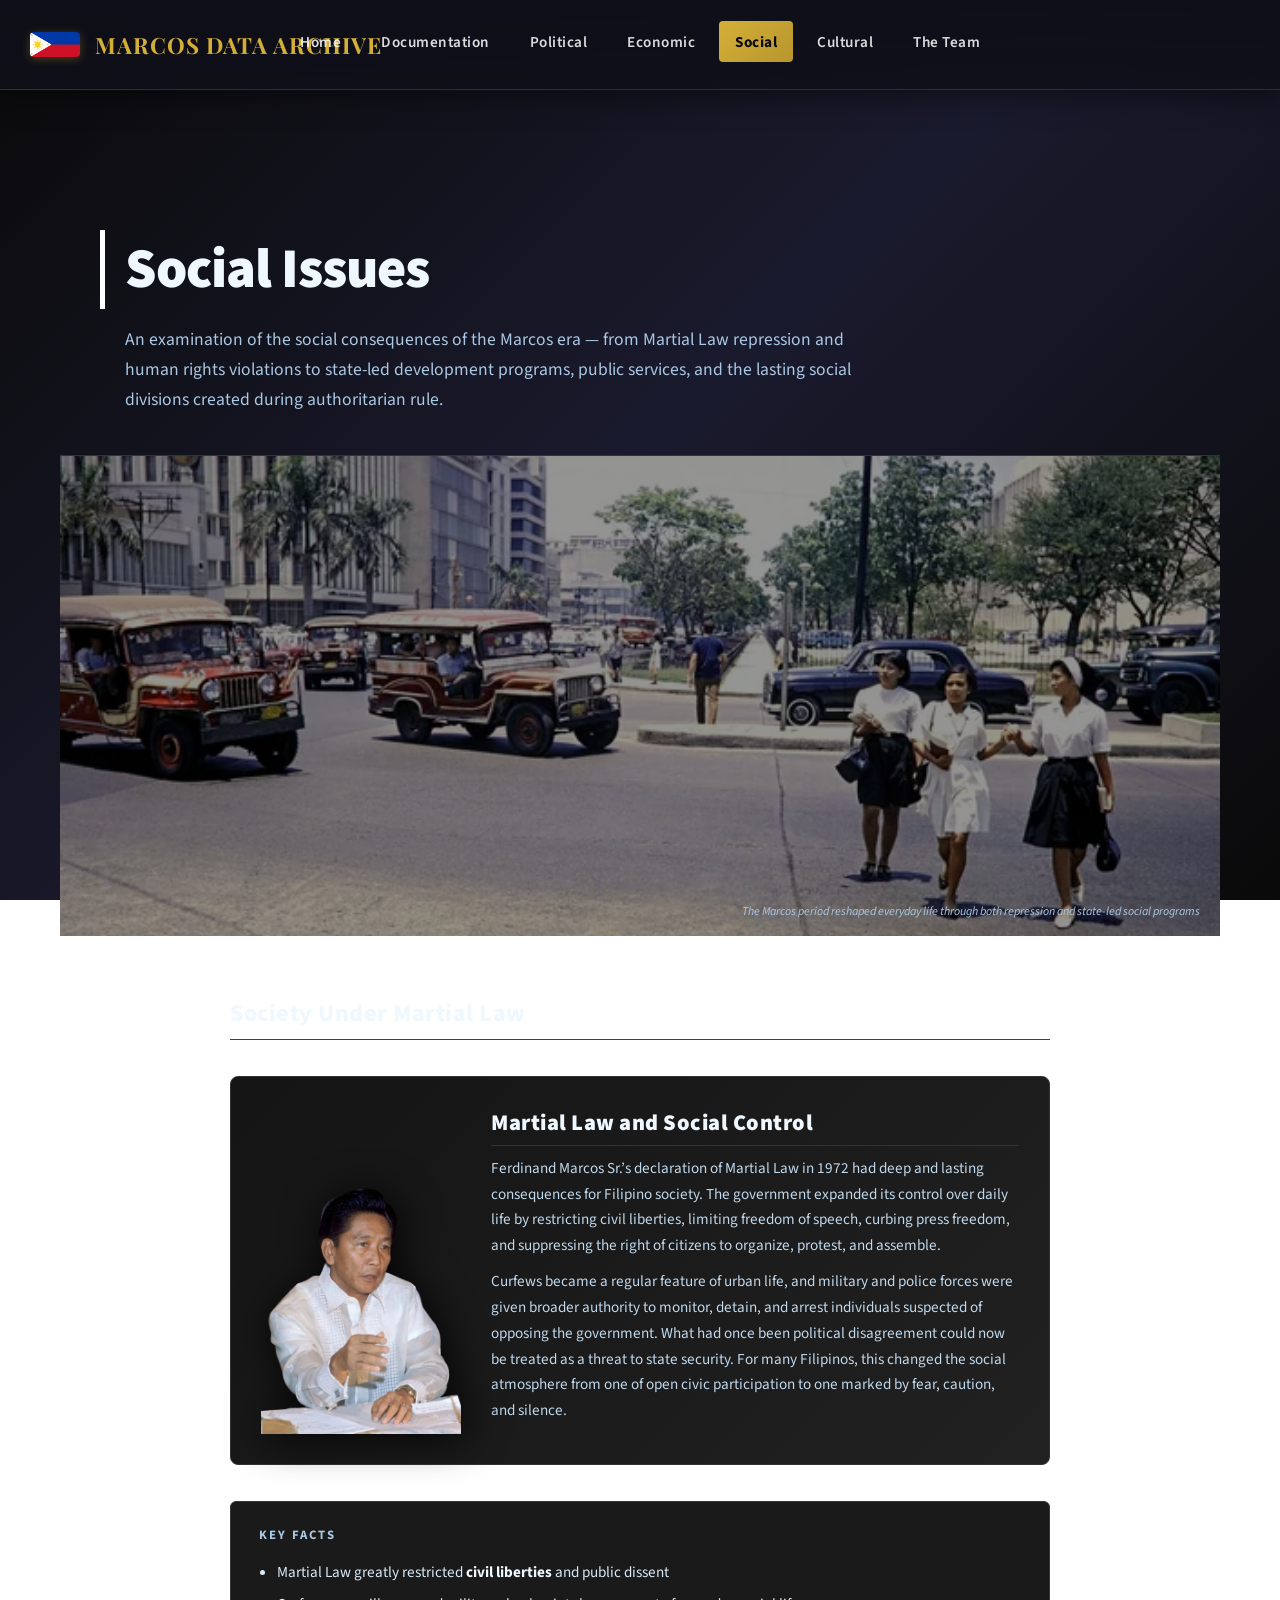
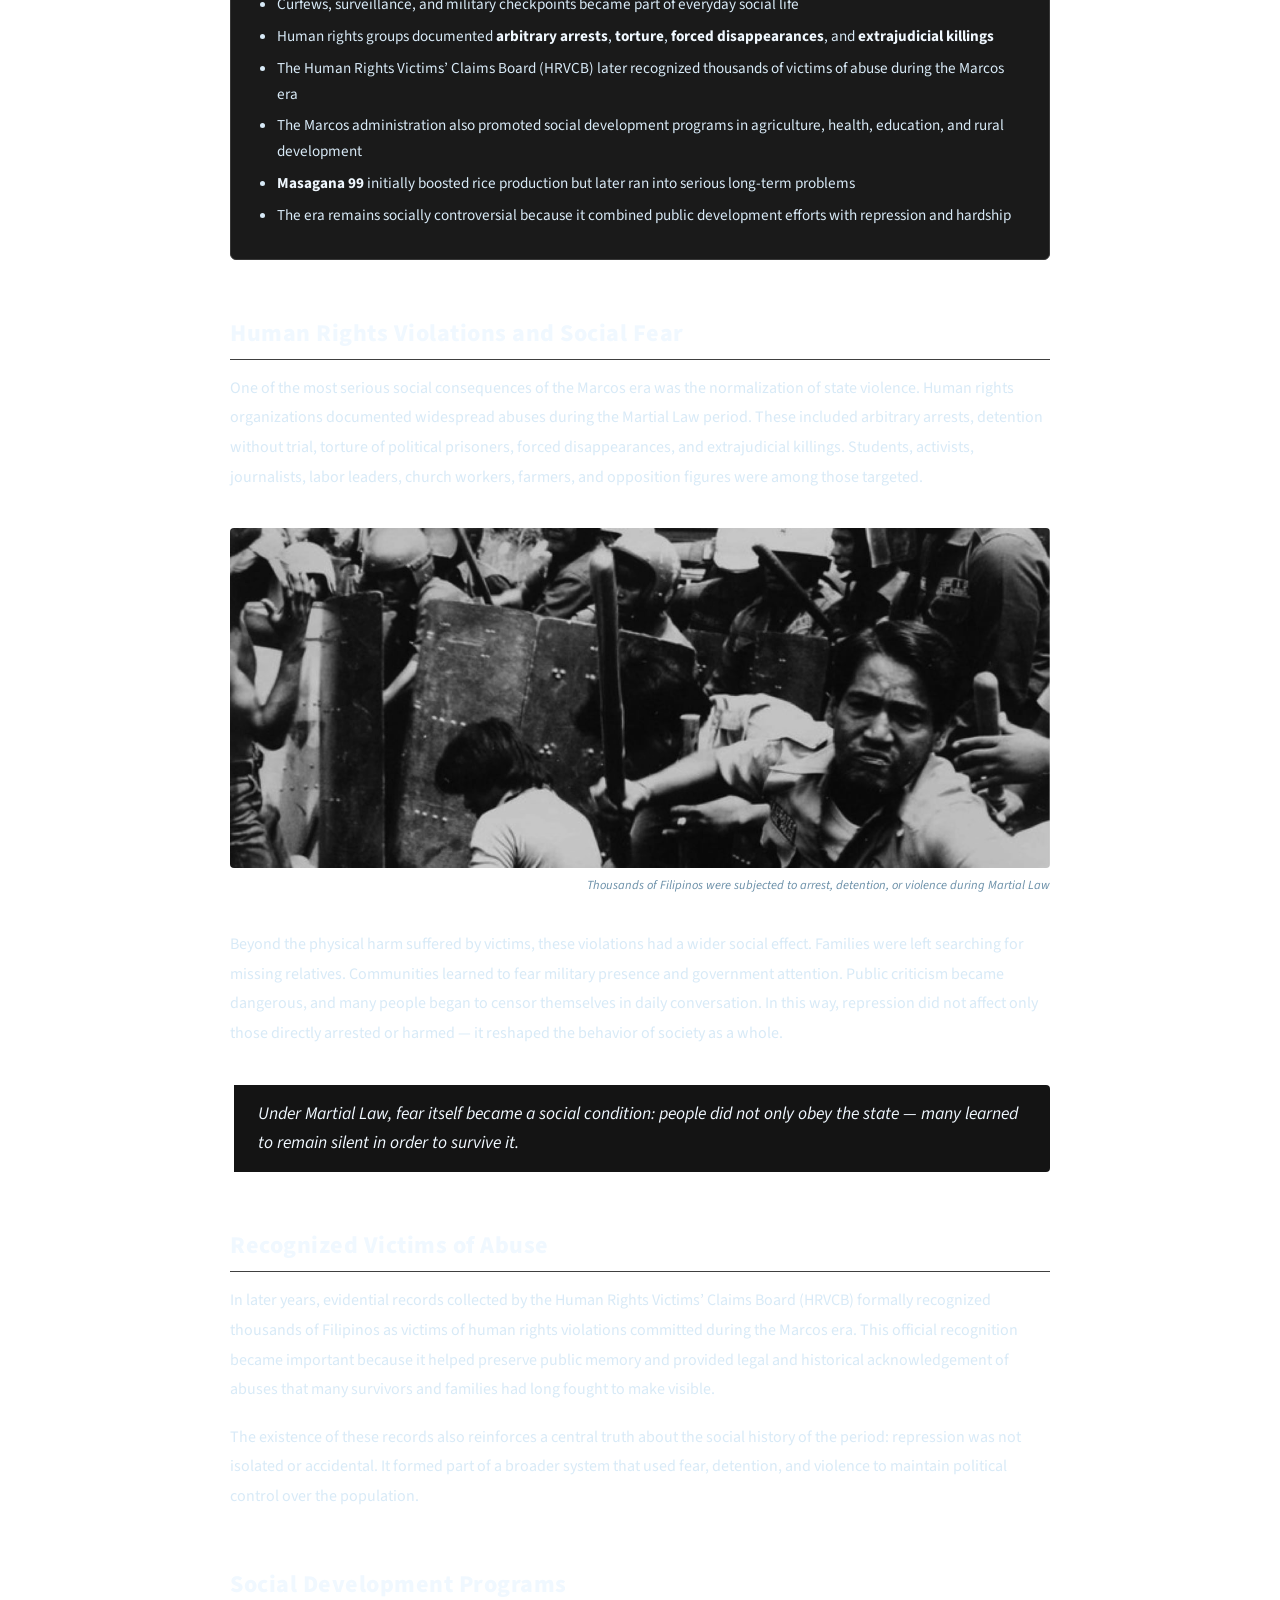
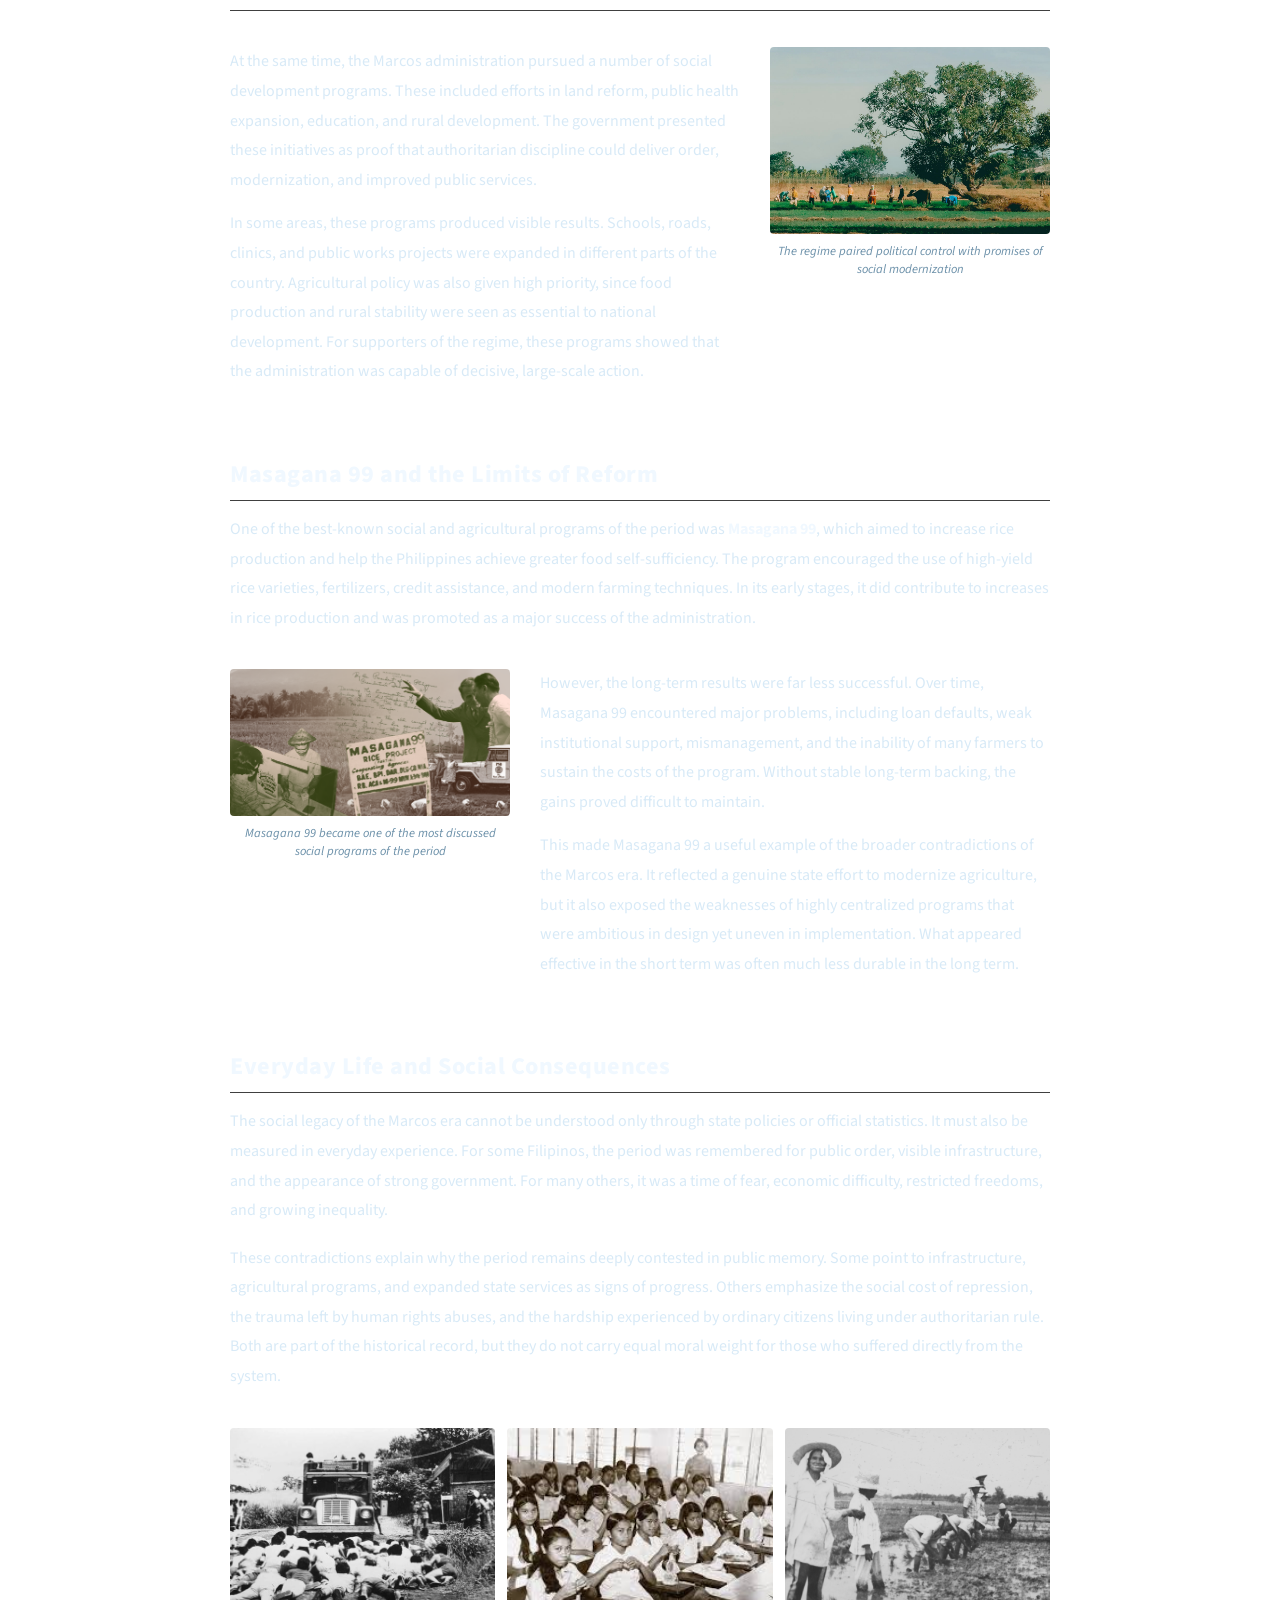
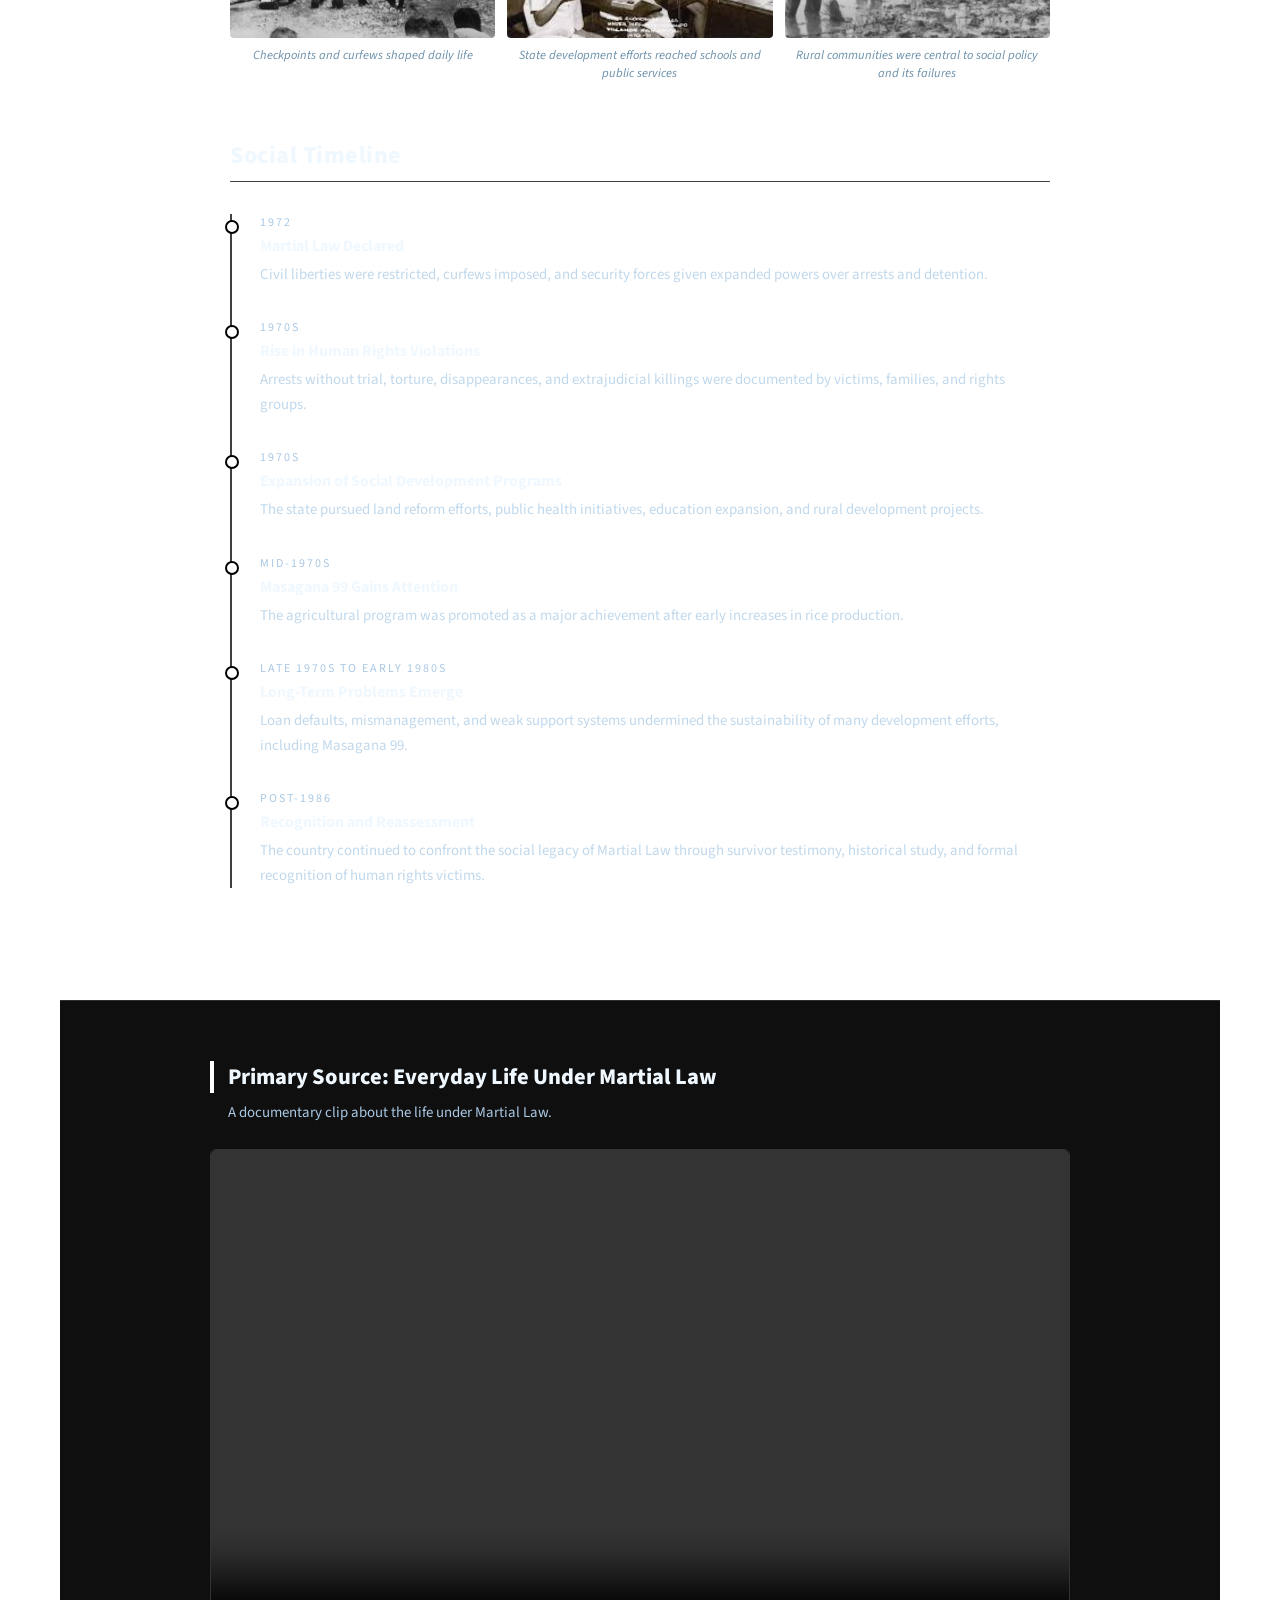
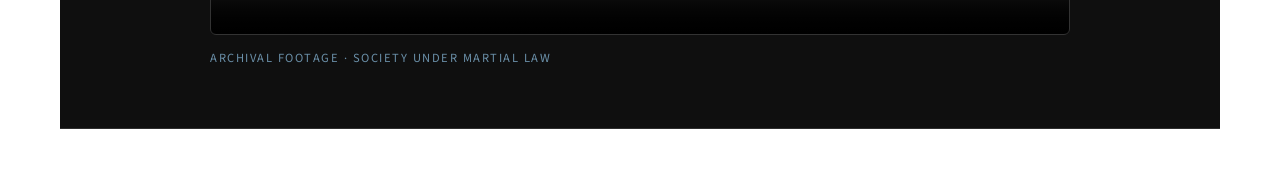
==== Social.html @ ebac62fa "Uploaded the entire website" ====
<!DOCTYPE html>
<html lang="en">
<head>
    <meta charset="UTF-8">
    <meta name="viewport" content="width=device-width, initial-scale=1.0">
    <title>Social - Marcos Data Archive</title>
    <link rel="stylesheet" href="design.css">
</head>
<body>
    <div class="main">
        <nav>
            <div class="logo">
                <img src="Images/philippines_flag.jpg" alt="Logo">
                <h1 class="title">Marcos Data Archive</h1>
            </div>
            <div class="center">
                <div class="menu">
                    <ul>
                        <li><a href="index.html">Home</a></li>
                        <li><a href="Documentation.html">Documentation</a></li>
                        <li><a href="Political.html">Political</a></li>
                        <li><a href="Economic.html">Economic</a></li>
                        <li class="active"><a href="Social.html">Social</a></li>
                        <li><a href="Cultural.html">Cultural</a></li>
                        <li><a href="Team.html">The Team</a></li>
                    </ul>
                </div>
            </div>
        </nav>

        <div class="main-body">

            <div class="page-hero">
                <h1>Social Issues</h1>
                <p class="lead">
                    An examination of the social consequences of the Marcos era — from Martial Law repression and
                    human rights violations to state-led development programs, public services, and the lasting
                    social divisions created during authoritarian rule.
                </p>
            </div>

            <div class="hero-image-wrap">
                <img src="Images/philippines1970.jpg" alt="Social conditions during the Marcos era">
                <span class="hero-image-caption">The Marcos period reshaped everyday life through both repression and state-led social programs</span>
            </div>

            <div class="article-container">

                <h2>Society Under Martial Law</h2>

                <div class="cutout-block">
                    <div class="cutout-img">
                        <img src="Images/marcoscutout2.png" alt="Ferdinand Marcos Sr.">
                    </div>
                    <div class="cutout-text">
                        <h3>Martial Law and Social Control</h3>
                        <p>
                            Ferdinand Marcos Sr.’s declaration of Martial Law in 1972 had deep and lasting consequences for
                            Filipino society. The government expanded its control over daily life by restricting civil liberties,
                            limiting freedom of speech, curbing press freedom, and suppressing the right of citizens to organize,
                            protest, and assemble.
                        </p>
                        <p>
                            Curfews became a regular feature of urban life, and military and police forces were given broader
                            authority to monitor, detain, and arrest individuals suspected of opposing the government. What had
                            once been political disagreement could now be treated as a threat to state security. For many
                            Filipinos, this changed the social atmosphere from one of open civic participation to one marked by
                            fear, caution, and silence.
                        </p>
                    </div>
                </div>

                <div class="key-facts">
                    <h3>Key Facts</h3>
                    <ul>
                        <li>Martial Law greatly restricted <strong>civil liberties</strong> and public dissent</li>
                        <li>Curfews, surveillance, and military checkpoints became part of everyday social life</li>
                        <li>Human rights groups documented <strong>arbitrary arrests</strong>, <strong>torture</strong>, <strong>forced disappearances</strong>, and <strong>extrajudicial killings</strong></li>
                        <li>The Human Rights Victims’ Claims Board (HRVCB) later recognized thousands of victims of abuse during the Marcos era</li>
                        <li>The Marcos administration also promoted social development programs in agriculture, health, education, and rural development</li>
                        <li><strong>Masagana 99</strong> initially boosted rice production but later ran into serious long-term problems</li>
                        <li>The era remains socially controversial because it combined public development efforts with repression and hardship</li>
                    </ul>
                </div>

                <h2>Human Rights Violations and Social Fear</h2>
                <p>
                    One of the most serious social consequences of the Marcos era was the normalization of state violence.
                    Human rights organizations documented widespread abuses during the Martial Law period. These included
                    arbitrary arrests, detention without trial, torture of political prisoners, forced disappearances, and
                    extrajudicial killings. Students, activists, journalists, labor leaders, church workers, farmers, and
                    opposition figures were among those targeted.
                </p>

                <div class="photo-strip">
                    <img src="Images/humanrightsvictims.jpg" alt="Protest during Martial Law Philippines">
                    <div class="photo-caption">Thousands of Filipinos were subjected to arrest, detention, or violence during Martial Law</div>
                </div>

                <p>
                    Beyond the physical harm suffered by victims, these violations had a wider social effect. Families were left
                    searching for missing relatives. Communities learned to fear military presence and government attention.
                    Public criticism became dangerous, and many people began to censor themselves in daily conversation. In this
                    way, repression did not affect only those directly arrested or harmed — it reshaped the behavior of society
                    as a whole.
                </p>

                <div class="pull-quote">
                    <p>
                        Under Martial Law, fear itself became a social condition: people did not only obey the state — many
                        learned to remain silent in order to survive it.
                    </p>
                </div>

                <h2>Recognized Victims of Abuse</h2>
                <p>
                    In later years, evidential records collected by the Human Rights Victims’ Claims Board (HRVCB) formally
                    recognized thousands of Filipinos as victims of human rights violations committed during the Marcos era.
                    This official recognition became important because it helped preserve public memory and provided legal and
                    historical acknowledgement of abuses that many survivors and families had long fought to make visible.
                </p>
                <p>
                    The existence of these records also reinforces a central truth about the social history of the period:
                    repression was not isolated or accidental. It formed part of a broader system that used fear, detention,
                    and violence to maintain political control over the population.
                </p>

                <h2>Social Development Programs</h2>

                <div class="article-photo-row">
                    <div class="row-text">
                        <p>
                            At the same time, the Marcos administration pursued a number of social development programs. These
                            included efforts in land reform, public health expansion, education, and rural development. The
                            government presented these initiatives as proof that authoritarian discipline could deliver order,
                            modernization, and improved public services.
                        </p>
                        <p>
                            In some areas, these programs produced visible results. Schools, roads, clinics, and public works
                            projects were expanded in different parts of the country. Agricultural policy was also given high
                            priority, since food production and rural stability were seen as essential to national development.
                            For supporters of the regime, these programs showed that the administration was capable of decisive,
                            large-scale action.
                        </p>
                    </div>
                    <div class="row-photo">
                        <img src="Images/farmers.jpg" alt="Filipino farmers during the Marcos era">
                        <div class="photo-caption">The regime paired political control with promises of social modernization</div>
                    </div>
                </div>

                <h2>Masagana 99 and the Limits of Reform</h2>
                <p>
                    One of the best-known social and agricultural programs of the period was <strong>Masagana 99</strong>,
                    which aimed to increase rice production and help the Philippines achieve greater food self-sufficiency.
                    The program encouraged the use of high-yield rice varieties, fertilizers, credit assistance, and modern
                    farming techniques. In its early stages, it did contribute to increases in rice production and was promoted
                    as a major success of the administration.
                </p>

                <div class="article-photo-row reverse">
                    <div class="row-text">
                        <p>
                            However, the long-term results were far less successful. Over time, Masagana 99 encountered major
                            problems, including loan defaults, weak institutional support, mismanagement, and the inability of
                            many farmers to sustain the costs of the program. Without stable long-term backing, the gains proved
                            difficult to maintain.
                        </p>
                        <p>
                            This made Masagana 99 a useful example of the broader contradictions of the Marcos era. It reflected
                            a genuine state effort to modernize agriculture, but it also exposed the weaknesses of highly
                            centralized programs that were ambitious in design yet uneven in implementation. What appeared
                            effective in the short term was often much less durable in the long term.
                        </p>
                    </div>
                    <div class="row-photo">
                        <img src="Images/masagana99.png" alt="Masagana 99 agricultural program Philippines">
                        <div class="photo-caption">Masagana 99 became one of the most discussed social programs of the period</div>
                    </div>
                </div>

                <h2>Everyday Life and Social Consequences</h2>
                <p>
                    The social legacy of the Marcos era cannot be understood only through state policies or official statistics.
                    It must also be measured in everyday experience. For some Filipinos, the period was remembered for public
                    order, visible infrastructure, and the appearance of strong government. For many others, it was a time of
                    fear, economic difficulty, restricted freedoms, and growing inequality.
                </p>
                <p>
                    These contradictions explain why the period remains deeply contested in public memory. Some point to
                    infrastructure, agricultural programs, and expanded state services as signs of progress. Others emphasize
                    the social cost of repression, the trauma left by human rights abuses, and the hardship experienced by
                    ordinary citizens living under authoritarian rule. Both are part of the historical record, but they do not
                    carry equal moral weight for those who suffered directly from the system.
                </p>

                <div class="photo-grid">
                    <div class="grid-item">
                        <img src="Images/checkpoint.jpg" alt="Martial Law checkpoint Philippines">
                        <div class="photo-caption">Checkpoints and curfews shaped daily life</div>
                    </div>
                    <div class="grid-item">
                        <img src="Images/school.jpg" alt="School during the Marcos era Philippines">
                        <div class="photo-caption">State development efforts reached schools and public services</div>
                    </div>
                    <div class="grid-item">
                        <img src="Images/farmers2.png" alt="Filipino farmers during the Marcos era">
                        <div class="photo-caption">Rural communities were central to social policy and its failures</div>
                    </div>
                </div>

                <h2>Social Timeline</h2>
                <div class="timeline">
                    <div class="timeline-item">
                        <div class="year">1972</div>
                        <h4>Martial Law Declared</h4>
                        <p>
                            Civil liberties were restricted, curfews imposed, and security forces given expanded powers over
                            arrests and detention.
                        </p>
                    </div>

                    <div class="timeline-item">
                        <div class="year">1970s</div>
                        <h4>Rise in Human Rights Violations</h4>
                        <p>
                            Arrests without trial, torture, disappearances, and extrajudicial killings were documented by
                            victims, families, and rights groups.
                        </p>
                    </div>

                    <div class="timeline-item">
                        <div class="year">1970s</div>
                        <h4>Expansion of Social Development Programs</h4>
                        <p>
                            The state pursued land reform efforts, public health initiatives, education expansion, and rural
                            development projects.
                        </p>
                    </div>

                    <div class="timeline-item">
                        <div class="year">Mid-1970s</div>
                        <h4>Masagana 99 Gains Attention</h4>
                        <p>
                            The agricultural program was promoted as a major achievement after early increases in rice
                            production.
                        </p>
                    </div>

                    <div class="timeline-item">
                        <div class="year">Late 1970s to Early 1980s</div>
                        <h4>Long-Term Problems Emerge</h4>
                        <p>
                            Loan defaults, mismanagement, and weak support systems undermined the sustainability of many
                            development efforts, including Masagana 99.
                        </p>
                    </div>

                    <div class="timeline-item">
                        <div class="year">Post-1986</div>
                        <h4>Recognition and Reassessment</h4>
                        <p>
                            The country continued to confront the social legacy of Martial Law through survivor testimony,
                            historical study, and formal recognition of human rights victims.
                        </p>
                    </div>
                </div>

            </div>

            <div class="video-section">
                <div class="video-inner">
                    <h2>Primary Source: Everyday Life Under Martial Law</h2>
                    <p class="video-desc">
                        A documentary clip about the life under Martial Law.
                    </p>
                    <div class="video-wrapper">
                        <video controls style="width:100%; height: 100%;">
                            <source src="Videos/lifeundermartiallaw.mp4" type="video/mp4">
                        </video>
                    </div>
                    <span class="video-label">Archival footage · Society under Martial Law</span>
                </div>
            </div>

        </div>
    </div>

    <script>
        const iframe = document.getElementById('social-video');
        const placeholder = document.getElementById('video-placeholder');
        if (iframe && iframe.src && iframe.src !== window.location.href) {
            placeholder.style.display = 'none';
        }
    </script>
    <script src="script.js" defer></script>
</body>
</html>
---- design.css ----
/* ======== Import Online Designs and Page Styles ======== */
@import url('https://fonts.googleapis.com/css2?family=Playfair+Display:wght@400;700&family=Source+Sans+Pro:wght@300;400;600;700&display=swap');

*{
    box-sizing: border-box;
    font-family: 'Source Sans Pro', Arial, sans-serif;
    color: aliceblue;
    margin: 0;
    padding: 0;
}

body {
    margin: 0;
    height: 100%;
    background: linear-gradient(135deg, #0a0a0a 0%, #1a1a2e 50%, #0a0a0a 100%);
    background-attachment: fixed;
}

/* ======== Navigation Bar ======== */
nav {
    background: linear-gradient(180deg, rgba(15, 15, 25, 0.98) 0%, rgba(15, 15, 25, 0.85) 100%);
    backdrop-filter: blur(10px);
    position: fixed;
    top: 0;
    left: 0;
    right: 0;
    height: 90px;
    display: flex;
    align-items: center;
    justify-content: center;
    z-index: 1000;
    box-shadow: 0 4px 30px rgba(0, 0, 0, 0.5);
    border-bottom: 1px solid rgba(212, 175, 55, 0.2);
}

.logo {
    position: absolute;
    left: 30px;
    display: flex;
    align-items: center;
    gap: 15px;
}

.logo img {
    display: block;
    width: 50px;
    height: auto;
    border-radius: 4px;
    box-shadow: 0 2px 10px rgba(212, 175, 55, 0.3);
    margin: 0;
}

h1.title {
    color: #d4af37;
    font-size: 1.4rem;
    margin: 0;
    font-weight: 700;
    font-family: 'Playfair Display', serif;
    letter-spacing: 1px;
    text-transform: uppercase;
}

.menu {
    pointer-events: auto;
    display: flex;
    justify-content: center;
    align-items: center;
}

.menu ul {
    display: flex;
    gap: 0.5rem;
    list-style: none;
    margin: 0;
    padding: 0;
}

.menu ul li{
    display: block;
}

.menu li a {
    text-decoration: none;
    color: rgba(255, 255, 255, 0.85);
    font-weight: 600;
    padding: 0.6rem 1rem;
    transition: all 0.3s cubic-bezier(0.4, 0, 0.2, 1);
    display: inline-block;
    font-size: 0.95rem;
    letter-spacing: 0.5px;
    position: relative;
    overflow: hidden;
}

.menu li a::before {
    content: '';
    position: absolute;
    bottom: 0;
    left: 50%;
    width: 0;
    height: 2px;
    background: linear-gradient(90deg, #d4af37, #f4cf67);
    transition: all 0.3s ease;
    transform: translateX(-50%);
}

.menu li a:hover {
    color: #d4af37;
    background: rgba(212, 175, 55, 0.1);
    border-radius: 4px;
}

.menu li a:hover::before {
    width: 80%;
}

.menu .active a {
    background: linear-gradient(135deg, #d4af37 0%, #b8962e 100%);
    color: #0a0a0a;
    border-radius: 4px;
    font-weight: 700;
}

.menu .active a::before {
    display: none;
}
/* ======== Index / Home Page ======== */
/* ======== Parallax Header and Animation ======== */
.parallax-section {
    min-height: 85vh;
    background-attachment: fixed;
    background-position: center;
    background-repeat: no-repeat;
    background-size: cover;
    display: flex;
    align-items: center;
    justify-content: center;
    position: relative;
}

.parallax-section::before {
    content: '';
    position: absolute;
    top: 0;
    left: 0;
    right: 0;
    bottom: 0;
    background: linear-gradient(
        180deg,
        rgba(10, 10, 26, 0.7) 0%,
        rgba(10, 10, 26, 0.5) 50%,
        rgba(10, 10, 26, 0.9) 100%
    );
    z-index: 1;
}

.parallax-section .content {
    position: relative;
    z-index: 2;
    padding: 40px;
    max-width: 900px;
    text-align: center;
}

.main_header {
    font-family: 'Playfair Display', serif;
    font-size: 3.5rem;
    font-weight: 700;
    color: #ffffff;
    text-shadow: 0 4px 20px rgba(0, 0, 0, 0.5);
    margin-bottom: 20px;
    letter-spacing: 2px;
    animation: fadeInUp 1s ease-out;
}

.bottom_header {
    font-size: 1.3rem;
    color: rgba(255, 255, 255, 0.9);
    line-height: 1.8;
    text-shadow: 0 2px 10px rgba(0, 0, 0, 0.5);
    animation: fadeInUp 1s ease-out 0.2s backwards;
}

.bottom_header strong {
    color: #d4af37;
    font-weight: 600;
}

/* ======== Main Area ======== */
.main {
    width: 100%;
    min-height: 100vh;
    padding: 110px 60px 60px 60px;
    max-width: 1400px;
    margin: 0 auto;
}

/* ======== Side-by-Side Content / Goal of the Archive ======== */
.side-by-side {
    display: flex;
    gap: 60px;
    align-items: center;
    flex-wrap: wrap;
    margin-top: 80px;
    margin-bottom: 100px;
    padding: 50px;
    background: linear-gradient(135deg, rgba(30, 30, 50, 0.6) 0%, rgba(20, 20, 35, 0.8) 100%);
    border-radius: 20px;
    border: 1px solid rgba(212, 175, 55, 0.15);
    box-shadow: 0 20px 60px rgba(0, 0, 0, 0.4);
    backdrop-filter: blur(10px);
}

.side-by-side img {
    max-width: 500px;
    width: 100%;
    height: auto;
    object-fit: cover;
    border-radius: 12px;
    box-shadow: 0 15px 40px rgba(0, 0, 0, 0.5);
    transition: transform 0.4s ease, box-shadow 0.4s ease;
    border: 3px solid rgba(212, 175, 55, 0.3);
}

.side-by-side img:hover {
    transform: scale(1.02);
    box-shadow: 0 25px 50px rgba(0, 0, 0, 0.6);
    border-color: rgba(212, 175, 55, 0.6);
}

.side-text {
    flex: 1;
    min-width: 300px;
}

.side-text h2 {
    font-family: 'Playfair Display', serif;
    font-size: 2.5rem;
    font-weight: 700;
    color: #d4af37;
    margin-bottom: 25px;
    position: relative;
    padding-bottom: 15px;
}

.side-text h2::after {
    content: '';
    position: absolute;
    bottom: 0;
    left: 0;
    width: 80px;
    height: 3px;
    background: linear-gradient(90deg, #d4af37, transparent);
}

.side-text p {
    font-size: 1.15rem;
    line-height: 1.9;
    color: rgba(255, 255, 255, 0.85);
    margin-bottom: 20px;
}

.side-text p strong {
    color: #d4af37;
    font-weight: 600;
}

/* ======== Animations and Stuff ======== */
@keyframes fadeInUp {
    from {
        opacity: 0;
        transform: translateY(30px);
    }
    to {
        opacity: 1;
        transform: translateY(0);
    }
}

.side-by-side {
    animation: fadeInUp 0.8s ease-out;
}

/* ======== Responsive Design ======== */
@media (max-width: 1024px) {
    .main {
        padding: 100px 30px 40px 30px;
    }
    
    .side-by-side {
        padding: 30px;
        gap: 40px;
    }
    
    .main_header {
        font-size: 2.5rem;
    }
}

@media (max-width: 768px) {
    nav {
        height: 70px;
    }
    
    .logo {
        left: 15px;
    }
    
    .logo img {
        width: 35px;
    }
    
    h1.title {
        font-size: 1rem;
    }
    
    .menu ul {
        gap: 0.2rem;
    }
    
    .menu li a {
        padding: 0.4rem 0.6rem;
        font-size: 0.8rem;
    }
    
    .parallax-section {
        min-height: 70vh;
    }
    
    .main_header {
        font-size: 2rem;
    }
    
    .bottom_header {
        font-size: 1rem;
    }
    
    .side-by-side {
        flex-direction: column;
        margin-top: 50px;
        margin-bottom: 60px;
        padding: 25px;
    }
    
    .side-by-side img {
        max-width: 100%;
    }
    
    .side-text h2 {
        font-size: 1.8rem;
    }
    
    .side-text p {
        font-size: 1rem;
    }
}

@media (max-width: 480px) {
    .menu ul {
        flex-wrap: wrap;
        justify-content: center;
    }
    
    .main_header {
        font-size: 1.6rem;
    }
}

/* ======== Team Section ======== */
.team-container {
    padding: 60px 20px;
    max-width: 1200px;
    margin: 0 auto;
}

.team-grid {
    display: flex;
    flex-wrap: wrap;
    gap: 30px;
    justify-content: center;
    perspective: 1000px;
}

.team-card {
    background: linear-gradient(145deg, rgba(30, 30, 50, 0.8), rgba(20, 20, 35, 0.9));
    border: 1px solid rgba(212, 175, 55, 0.2);
    border-radius: 12px;
    padding: 30px 24px;
    width: 280px;
    text-align: center;
    position: relative;
    transform-style: preserve-3d;
    transition: transform 0.15s ease, border-color 0.3s ease, box-shadow 0.3s ease;
    will-change: transform;
    overflow: hidden;
}

.team-card::before {
    content: "";
    position: absolute;
    inset: 0;
    background: radial-gradient(
        circle at var(--mouse-x, 50%) var(--mouse-y, 50%),
        rgba(255, 255, 255, 0.1),
        transparent 40%
    );
    opacity: 0;
    transition: opacity 0.25s ease;
    pointer-events: none;
}

.team-card:hover {
    border-color: #d4af37;
    box-shadow: 0 18px 40px rgba(212, 175, 55, 0.15);
}

.team-card:hover::before {
    opacity: 1;
}

.team-card .card-content {
    transform: translateZ(30px);
    transform-style: preserve-3d;
}

.team-card .avatar-placeholder {
    width: 100px;
    height: 100px;
    border-radius: 50%;
    margin: 0 auto 16px auto;
    display: flex;
    align-items: center;
    justify-content: center;
    object-fit: cover;
    background: linear-gradient(135deg, rgba(212, 175, 55, 0.2), rgba(212, 175, 55, 0.1));
    font-size: 2.5rem;
    color: #d4af37;
    transform: translateZ(40px);
    border: 2px solid rgba(212, 175, 55, 0.3);
}

.team-card h3 {
    margin: 0 0 6px 0;
    font-size: 1.2rem;
    color: #ffffff;
    transform: translateZ(28px);
    font-family: 'Playfair Display', serif;
}

.team-card .role {
    font-size: 0.9rem;
    color: #d4af37;
    margin: 0 0 12px 0;
    font-style: italic;
    transform: translateZ(24px);
    font-weight: 600;
}

.team-card .bio {
    font-size: 0.85rem;
    color: rgba(255, 255, 255, 0.75);
    line-height: 1.5;
    margin: 0;
    transform: translateZ(18px);
}

@media (max-width: 768px) {
    .team-card {
        width: 100%;
        max-width: 320px;
    }
    
    .team-container {
        padding: 40px 15px;
    }
}

/* ======== Documentation Section ======== */
.page-hero {
    margin-top: 60px;
    padding: 60px 40px 40px 40px;
    border-bottom: 1px solid hsl(0,0%,20%);
}

.page-hero h1 {
    font-size: clamp(2rem, 5vw, 3.5rem);
    font-weight: 900;
    letter-spacing: -1px;
    margin: 0 0 16px 0;
    border-left: 5px solid white;
    padding-left: 20px;
}

.page-hero p.lead {
    font-size: 1.1rem;
    color: #aac8e4;
    max-width: 720px;
    line-height: 1.7;
    margin: 0 0 0 25px;
}

.hero-image-wrap {
    position: relative;
    width: 100%;
    max-height: 480px;
    overflow: hidden;
}

.hero-image-wrap img {
    width: 100%;
    height: 480px;
    object-fit: cover;
    object-position: top center;
    display: block;
    margin: 0;
    filter: brightness(0.6);
}

.hero-image-caption {
    position: absolute;
    bottom: 16px;
    right: 20px;
    font-size: 0.75rem;
    color: #aac8e4;
    font-style: italic;
}

.article-container {
    max-width: 860px;
    margin: 0 auto;
    padding: 60px 20px 80px 20px;
}

.article-container h2 {
    font-size: 1.5rem;
    font-weight: 800;
    margin: 56px 0 14px 0;
    padding-bottom: 8px;
    border-bottom: 1px solid hsl(0,0%,25%);
    letter-spacing: 0.5px;
}

.article-container h2:first-of-type { margin-top: 0; }

.article-container p {
    font-size: 1rem;
    line-height: 1.85;
    color: #d8eaf7;
    margin: 0 0 18px 0;
}

.article-container h3 {
    font-size: 1.2rem;
    font-weight: 700;
    margin: 40px 0 14px 0;
    padding-bottom: 6px;
    border-bottom: 1px solid hsl(0,0%,20%);
    letter-spacing: 0.5px;
    color: #ffffff;
}

/* Document Cards */
.doc-grid {
    display: grid;
    grid-template-columns: repeat(auto-fill, minmax(280px, 1fr));
    gap: 24px;
    margin: 36px 0;
}

.doc-card {
    background: linear-gradient(145deg, hsl(0,0%,12%) 0%, hsl(0,0%,8%) 100%);
    border: 1px solid hsl(0,0%,20%);
    border-radius: 8px;
    padding: 24px;
    transition: all 0.3s ease;
}

.doc-card:hover {
    border-color: #d4af37;
    transform: translateY(-4px);
    box-shadow: 0 12px 30px rgba(0,0,0,0.4);
}

.doc-card .doc-icon {
    font-size: 2.5rem;
    margin-bottom: 16px;
    display: block;
}

.doc-card h3 {
    font-size: 1.1rem;
    font-weight: 700;
    color: #ffffff;
    margin: 0 0 10px 0;
    border: none;
    padding: 0;
}

.doc-card p {
    font-size: 0.9rem;
    color: #aac8e4;
    line-height: 1.6;
    margin: 0;
}

/* Key Facts Box */
.key-facts {
    background-color: hsl(0,0%,10%);
    border: 1px solid hsl(0,0%,22%);
    border-radius: 6px;
    padding: 24px 28px;
    margin: 36px 0;
}

.key-facts h3 {
    font-size: 0.8rem;
    letter-spacing: 2px;
    text-transform: uppercase;
    color: #aac8e4;
    margin: 0 0 16px 0;
    border: none;
    padding: 0;
}

.key-facts ul { margin: 0; padding: 0 0 0 18px; }

.key-facts ul li {
    color: #d8eaf7;
    font-size: 0.95rem;
    line-height: 1.7;
    margin-bottom: 6px;
}

/* Source List */
.source-list {
    margin: 36px 0;
}

.source-item {
    display: flex;
    gap: 20px;
    padding: 20px;
    background: hsl(0,0%,8%);
    border: 1px solid hsl(0,0%,18%);
    border-radius: 6px;
    margin-bottom: 16px;
    align-items: flex-start;
}

.source-item .source-icon {
    font-size: 1.8rem;
    flex-shrink: 0;
}

.source-item h4 {
    font-size: 1rem;
    font-weight: 700;
    color: #ffffff;
    margin: 0 0 6px 0;
    border: none;
    padding: 0;
}

.source-item p {
    font-size: 0.9rem;
    color: #aac8e4;
    line-height: 1.6;
    margin: 0;
}

.source-item .source-link {
    display: inline-block;
    margin-top: 10px;
    font-size: 0.85rem;
    color: #d4af37;
    text-decoration: none;
}

.source-item .source-link:hover {
    text-decoration: underline;
}

/* Timeline */
.timeline {
    position: relative;
    padding-left: 28px;
    border-left: 2px solid hsl(0,0%,25%);
    margin: 32px 0;
}

.timeline-item { position: relative; margin-bottom: 32px; }

.timeline-item::before {
    content: '';
    position: absolute;
    left: -35px; top: 6px;
    width: 10px; height: 10px;
    border-radius: 50%;
    background: white;
    border: 2px solid black;
}

.timeline-item .year {
    font-size: 0.75rem;
    letter-spacing: 2px;
    text-transform: uppercase;
    color: #aac8e4;
    margin-bottom: 4px;
}

.timeline-item h4 {
    font-size: 1rem;
    font-weight: 700;
    margin: 0 0 6px 0;
    color: aliceblue;
    border: none;
    padding: 0;
}

.timeline-item p {
    font-size: 0.93rem;
    color: #c0d8ec;
    margin: 0;
    line-height: 1.65;
}

/* Table Styles */
.data-table {
    width: 100%;
    border-collapse: collapse;
    margin: 36px 0;
}

.data-table th {
    background: hsl(0,0%,15%);
    color: #d4af37;
    font-weight: 700;
    text-align: left;
    padding: 14px 16px;
    font-size: 0.85rem;
    letter-spacing: 1px;
    text-transform: uppercase;
}

.data-table td {
    padding: 14px 16px;
    border-bottom: 1px solid hsl(0,0%,18%);
    color: #d8eaf7;
    font-size: 0.95rem;
}

.data-table tr:hover td {
    background: hsl(0,0%,10%);
}

/* Category Tabs */
.category-tabs {
    display: flex;
    gap: 12px;
    margin: 24px 0;
    flex-wrap: wrap;
}

.category-tab {
    padding: 10px 20px;
    background: hsl(0,0%,12%);
    border: 1px solid hsl(0,0%,20%);
    border-radius: 4px;
    color: #aac8e4;
    text-decoration: none;
    font-size: 0.9rem;
    transition: all 0.3s ease;
}

.category-tab:hover, .category-tab.active {
    background: #d4af37;
    color: #0a0a0a;
    border-color: #d4af37;
}

/* Documentation Page Responsive */
@media (max-width: 768px) {
    .doc-grid {
        grid-template-columns: 1fr;
    }
    .source-item {
        flex-direction: column;
    }
    .page-hero {
        margin-top: 60px;
        padding: 40px 20px 30px 20px;
    }
    .article-container {
        padding: 40px 15px 60px 15px;
    }
}

/* ======== Economic ======== */
.page-hero {
    margin-top: 60px;
    padding: 60px 40px 40px 40px;
    border-bottom: 1px solid hsl(0,0%,20%);
}
.page-hero h1 {
    font-size: clamp(2rem, 5vw, 3.5rem);
    font-weight: 900;
    letter-spacing: -1px;
    margin: 0 0 16px 0;
    border-left: 5px solid white;
    padding-left: 20px;
}
.page-hero p.lead {
    font-size: 1.1rem;
    color: #aac8e4;
    max-width: 760px;
    line-height: 1.7;
    margin: 0 0 0 25px;
}

.hero-image-wrap {
    position: relative;
    width: 100%;
    max-height: 480px;
    overflow: hidden;
}
.hero-image-wrap img {
    width: 100%;
    height: 480px;
    object-fit: cover;
    object-position: center;
    display: block;
    margin: 0;
    filter: brightness(0.58);
}
.hero-image-caption {
    position: absolute;
    bottom: 16px;
    right: 20px;
    font-size: 0.75rem;
    color: #aac8e4;
    font-style: italic;
}

.article-container {
    max-width: 860px;
    margin: 0 auto;
    padding: 60px 20px 80px 20px;
}
.article-container h2 {
    font-size: 1.5rem;
    font-weight: 800;
    margin: 56px 0 14px 0;
    padding-bottom: 8px;
    border-bottom: 1px solid hsl(0,0%,25%);
    letter-spacing: 0.5px;
}
.article-container h2:first-of-type {
    margin-top: 0;
}
.article-container p {
    font-size: 1rem;
    line-height: 1.85;
    color: #d8eaf7;
    margin: 0 0 18px 0;
}

.pull-quote {
    border-left: 4px solid white;
    margin: 36px 0;
    padding: 14px 24px;
    background-color: hsl(0,0%,8%);
    border-radius: 0 4px 4px 0;
}
.pull-quote p {
    font-size: 1.1rem;
    font-style: italic;
    color: aliceblue !important;
    margin: 0 !important;
    line-height: 1.7;
}

.key-facts {
    background-color: hsl(0,0%,10%);
    border: 1px solid hsl(0,0%,22%);
    border-radius: 6px;
    padding: 24px 28px;
    margin: 36px 0;
}
.key-facts h3 {
    font-size: 0.8rem;
    letter-spacing: 2px;
    text-transform: uppercase;
    color: #aac8e4;
    margin: 0 0 16px 0;
}
.key-facts ul {
    margin: 0;
    padding: 0 0 0 18px;
}
.key-facts ul li {
    color: #d8eaf7;
    font-size: 0.95rem;
    line-height: 1.7;
    margin-bottom: 6px;
}

.photo-placeholder {
    background: hsl(0,0%,10%);
    border: 2px dashed hsl(0,0%,28%);
    border-radius: 4px;
    display: flex;
    flex-direction: column;
    align-items: center;
    justify-content: center;
    gap: 8px;
    color: #6a8fa8;
    font-size: 0.8rem;
    text-align: center;
    padding: 12px;
    width: 100%;
}
.photo-placeholder .ph-icon {
    font-size: 2rem;
    opacity: 0.4;
}
.photo-placeholder .ph-label {
    font-style: italic;
    max-width: 220px;
    line-height: 1.4;
}
.photo-caption {
    margin-top: 8px;
    font-size: 0.78rem;
    color: #6a8fa8;
    font-style: italic;
}

.photo-strip {
    width: 100%;
    margin: 36px 0;
}
.photo-strip img {
    width: 100%;
    max-height: 340px;
    object-fit: cover;
    display: block;
    margin: 0;
    border-radius: 4px;
    filter: brightness(0.85);
}
.photo-strip .photo-caption {
    text-align: right;
}

.article-photo-row {
    display: flex;
    gap: 30px;
    align-items: flex-start;
    margin: 36px 0;
    flex-wrap: wrap;
}
.article-photo-row.reverse {
    flex-direction: row-reverse;
}
.article-photo-row .row-text {
    flex: 1;
    min-width: 220px;
}
.article-photo-row .row-text p {
    margin-bottom: 14px;
}
.article-photo-row .row-photo {
    flex: 0 0 280px;
    max-width: 280px;
}
.article-photo-row .row-photo img {
    width: 100%;
    height: auto;
    display: block;
    border-radius: 4px;
    margin: 0;
    object-fit: cover;
}
.article-photo-row .row-photo .photo-caption {
    text-align: center;
}

.photo-grid {
    display: flex;
    gap: 12px;
    margin: 36px 0;
    flex-wrap: wrap;
}
.photo-grid .grid-item {
    flex: 1;
    min-width: 180px;
}
.photo-grid .grid-item img {
    width: 100%;
    height: 210px;
    object-fit: cover;
    display: block;
    margin: 0;
    border-radius: 4px;
}
.photo-grid .grid-item .photo-caption {
    text-align: center;
}

.cutout-block {
    display: flex;
    align-items: flex-end;
    gap: 30px;
    margin: 36px 0;
    padding: 30px;
    background: linear-gradient(135deg, hsl(0,0%,8%) 0%, hsl(0,0%,13%) 100%);
    border: 1px solid hsl(0,0%,20%);
    border-radius: 8px;
    flex-wrap: wrap;
}
.cutout-block .cutout-img {
    flex: 0 0 200px;
    max-width: 200px;
    filter: drop-shadow(4px 4px 20px rgba(0,0,0,0.9));
}
.cutout-block .cutout-img img {
    width: 100%;
    height: auto;
    display: block;
    margin: 0;
}
.cutout-block .cutout-text {
    flex: 1;
    min-width: 200px;
}
.cutout-block .cutout-text h3 {
    font-size: 1.4rem;
    font-weight: 900;
    margin: 0 0 10px 0;
    color: aliceblue;
}
.cutout-block .cutout-text p {
    font-size: 0.95rem;
    color: #c0d8ec;
    line-height: 1.7;
    margin: 0 0 10px 0;
}

.timeline {
    position: relative;
    padding-left: 28px;
    border-left: 2px solid hsl(0,0%,25%);
    margin: 32px 0;
}
.timeline-item {
    position: relative;
    margin-bottom: 32px;
}
.timeline-item::before {
    content: '';
    position: absolute;
    left: -35px;
    top: 6px;
    width: 10px;
    height: 10px;
    border-radius: 50%;
    background: white;
    border: 2px solid black;
}
.timeline-item .year {
    font-size: 0.75rem;
    letter-spacing: 2px;
    text-transform: uppercase;
    color: #aac8e4;
    margin-bottom: 4px;
}
.timeline-item h4 {
    font-size: 1rem;
    font-weight: 700;
    margin: 0 0 6px 0;
    color: aliceblue;
}
.timeline-item p {
    font-size: 0.93rem;
    color: #c0d8ec;
    margin: 0;
    line-height: 1.65;
}

.video-section {
    background-color: hsl(0,0%,6%);
    border-top: 1px solid hsl(0,0%,18%);
    border-bottom: 1px solid hsl(0,0%,18%);
    padding: 60px 20px;
}
.video-inner {
    max-width: 860px;
    margin: 0 auto;
}
.video-inner h2 {
    font-size: 1.4rem;
    font-weight: 800;
    margin: 0 0 8px 0;
    border-left: 4px solid white;
    padding-left: 14px;
}
.video-inner p.video-desc {
    color: #aac8e4;
    font-size: 0.93rem;
    margin: 0 0 24px 18px;
    line-height: 1.6;
}
.video-wrapper {
    position: relative;
    width: 100%;
    padding-top: 56.25%;
    background: black;
    border-radius: 6px;
    overflow: hidden;
    border: 1px solid hsl(0,0%,20%);
}
.video-wrapper iframe,
.video-wrapper video {
    position: absolute;
    top: 0;
    left: 0;
    width: 100%;
    height: 100%;
    border: none;
}
.video-placeholder-box {
    position: absolute;
    top: 0;
    left: 0;
    width: 100%;
    height: 100%;
    display: flex;
    flex-direction: column;
    align-items: center;
    justify-content: center;
    gap: 12px;
    background: hsl(0,0%,8%);
    color: #aac8e4;
}
.video-placeholder-box .play-icon {
    font-size: 3rem;
    opacity: 0.4;
}
.video-placeholder-box p {
    font-size: 0.85rem;
    color: #6a8fa8;
    margin: 0;
}
.video-label {
    display: inline-block;
    margin-top: 14px;
    font-size: 0.78rem;
    letter-spacing: 1.5px;
    text-transform: uppercase;
    color: #6a8fa8;
}

@media (max-width: 600px) {
    .article-photo-row,
    .article-photo-row.reverse {
        flex-direction: column;
    }
    .article-photo-row .row-photo {
        flex: unset;
        max-width: 100%;
    }
    .cutout-block {
        flex-direction: column;
        align-items: center;
        text-align: center;
    }
    .cutout-block .cutout-img {
        max-width: 150px;
    }
}

/* ======== Political ======== */
.page-hero {
    margin-top: 60px;
    padding: 60px 40px 40px 40px;
    border-bottom: 1px solid hsl(0,0%,20%);
}
.page-hero h1 {
    font-size: clamp(2rem, 5vw, 3.5rem);
    font-weight: 900;
    letter-spacing: -1px;
    margin: 0 0 16px 0;
    border-left: 5px solid white;
    padding-left: 20px;
}
.page-hero p.lead {
    font-size: 1.1rem;
    color: #aac8e4;
    max-width: 720px;
    line-height: 1.7;
    margin: 0 0 0 25px;
}
.hero-image-wrap {
    position: relative;
    width: 100%;
    max-height: 480px;
    overflow: hidden;
}
.hero-image-wrap img {
    width: 100%;
    height: 480px;
    object-fit: cover;
    object-position: top center;
    display: block;
    margin: 0;
    filter: brightness(0.6);
}
.hero-image-caption {
    position: absolute;
    bottom: 16px;
    right: 20px;
    font-size: 0.75rem;
    color: #aac8e4;
    font-style: italic;
}
.article-container {
    max-width: 860px;
    margin: 0 auto;
    padding: 60px 20px 80px 20px;
}
.article-container h2 {
    font-size: 1.5rem;
    font-weight: 800;
    margin: 56px 0 14px 0;
    padding-bottom: 8px;
    border-bottom: 1px solid hsl(0,0%,25%);
    letter-spacing: 0.5px;
}
.article-container h2:first-of-type { margin-top: 0; }
.article-container p {
    font-size: 1rem;
    line-height: 1.85;
    color: #d8eaf7;
    margin: 0 0 18px 0;
}
.pull-quote {
    border-left: 4px solid white;
    margin: 36px 0;
    padding: 14px 24px;
    background-color: hsl(0,0%,8%);
    border-radius: 0 4px 4px 0;
}
.pull-quote p {
    font-size: 1.15rem;
    font-style: italic;
    color: aliceblue !important;
    margin: 0 !important;
    line-height: 1.7;
}
.key-facts {
    background-color: hsl(0,0%,10%);
    border: 1px solid hsl(0,0%,22%);
    border-radius: 6px;
    padding: 24px 28px;
    margin: 36px 0;
}
.key-facts h3 {
    font-size: 0.8rem;
    letter-spacing: 2px;
    text-transform: uppercase;
    color: #aac8e4;
    margin: 0 0 16px 0;
}
.key-facts ul { margin: 0; padding: 0 0 0 18px; }
.key-facts ul li { color: #d8eaf7; font-size: 0.95rem; line-height: 1.7; margin-bottom: 6px; }

/* ── Photo placeholder utility ── */
.photo-placeholder {
    background: hsl(0,0%,10%);
    border: 2px dashed hsl(0,0%,28%);
    border-radius: 4px;
    display: flex;
    flex-direction: column;
    align-items: center;
    justify-content: center;
    gap: 8px;
    color: #6a8fa8;
    font-size: 0.8rem;
    text-align: center;
    padding: 12px;
    width: 100%;
}
.photo-placeholder .ph-icon { font-size: 2rem; opacity: 0.4; }
.photo-placeholder .ph-label { font-style: italic; max-width: 220px; line-height: 1.4; }
.photo-caption {
    margin-top: 8px;
    font-size: 0.78rem;
    color: #6a8fa8;
    font-style: italic;
}

/* ── Full-width photo strip ── */
.photo-strip { width: 100%; margin: 36px 0; }
.photo-strip img {
    width: 100%;
    max-height: 340px;
    object-fit: cover;
    display: block;
    margin: 0;
    border-radius: 4px;
    filter: brightness(0.85);
}
.photo-strip .photo-caption { text-align: right; }

/* ── Text + photo side by side ── */
.article-photo-row {
    display: flex;
    gap: 30px;
    align-items: flex-start;
    margin: 36px 0;
    flex-wrap: wrap;
}
.article-photo-row.reverse { flex-direction: row-reverse; }
.article-photo-row .row-text { flex: 1; min-width: 220px; }
.article-photo-row .row-text p { margin-bottom: 14px; }
.article-photo-row .row-photo { flex: 0 0 280px; max-width: 280px; }
.article-photo-row .row-photo img {
    width: 100%;
    height: auto;
    display: block;
    border-radius: 4px;
    margin: 0;
    object-fit: cover;
}
.article-photo-row .row-photo .photo-caption { text-align: center; }

/* ── 3-up photo grid ── */
.photo-grid {
    display: flex;
    gap: 12px;
    margin: 36px 0;
    flex-wrap: wrap;
}
.photo-grid .grid-item { flex: 1; min-width: 180px; }
.photo-grid .grid-item img {
    width: 100%;
    height: 210px;
    object-fit: cover;
    display: block;
    margin: 0;
    border-radius: 4px;
}
.photo-grid .grid-item .photo-caption { text-align: center; }

/* ── Cutout block — your PNG cutout goes here ── */
.cutout-block {
    display: flex;
    align-items: flex-end;
    gap: 30px;
    margin: 36px 0;
    padding: 30px;
    background: linear-gradient(135deg, hsl(0,0%,8%) 0%, hsl(0,0%,13%) 100%);
    border: 1px solid hsl(0,0%,20%);
    border-radius: 8px;
    flex-wrap: wrap;
}
.cutout-block .cutout-img {
    flex: 0 0 200px;
    max-width: 200px;
    filter: drop-shadow(4px 4px 20px rgba(0,0,0,0.9));
}
.cutout-block .cutout-img img { width: 100%; height: auto; display: block; margin: 0; }
.cutout-block .cutout-text { flex: 1; min-width: 200px; }
.cutout-block .cutout-text h3 {
    font-size: 1.4rem;
    font-weight: 900;
    margin: 0 0 10px 0;
    color: aliceblue;
}
.cutout-block .cutout-text p {
    font-size: 0.95rem;
    color: #c0d8ec;
    line-height: 1.7;
    margin: 0 0 10px 0;
}

/* ── Timeline ── */
.timeline {
    position: relative;
    padding-left: 28px;
    border-left: 2px solid hsl(0,0%,25%);
    margin: 32px 0;
}
.timeline-item { position: relative; margin-bottom: 32px; }
.timeline-item::before {
    content: '';
    position: absolute;
    left: -35px; top: 6px;
    width: 10px; height: 10px;
    border-radius: 50%;
    background: white;
    border: 2px solid black;
}
.timeline-item .year {
    font-size: 0.75rem;
    letter-spacing: 2px;
    text-transform: uppercase;
    color: #aac8e4;
    margin-bottom: 4px;
}
.timeline-item h4 { font-size: 1rem; font-weight: 700; margin: 0 0 6px 0; color: aliceblue; }
.timeline-item p { font-size: 0.93rem; color: #c0d8ec; margin: 0; line-height: 1.65; }

/* ── Video ── */
.video-section {
    background-color: hsl(0,0%,6%);
    border-top: 1px solid hsl(0,0%,18%);
    border-bottom: 1px solid hsl(0,0%,18%);
    padding: 60px 20px;
}
.video-inner { max-width: 860px; margin: 0 auto; }
.video-inner h2 {
    font-size: 1.4rem;
    font-weight: 800;
    margin: 0 0 8px 0;
    border-left: 4px solid white;
    padding-left: 14px;
}
.video-inner p.video-desc {
    color: #aac8e4;
    font-size: 0.93rem;
    margin: 0 0 24px 18px;
    line-height: 1.6;
}
.video-wrapper {
    position: relative;
    width: 100%;
    padding-top: 56.25%;
    background: black;
    border-radius: 6px;
    overflow: hidden;
    border: 1px solid hsl(0,0%,20%);
}
.video-wrapper iframe, .video-wrapper video {
    position: absolute;
    top: 0; left: 0;
    width: 100%; height: 100%;
    border: none;
}
.video-placeholder-box {
    position: absolute;
    top: 0; left: 0;
    width: 100%; height: 100%;
    display: flex;
    flex-direction: column;
    align-items: center;
    justify-content: center;
    gap: 12px;
    background: hsl(0,0%,8%);
    color: #aac8e4;
}
.video-placeholder-box .play-icon { font-size: 3rem; opacity: 0.4; }
.video-placeholder-box p { font-size: 0.85rem; color: #6a8fa8; margin: 0; }
.video-label {
    display: inline-block;
    margin-top: 14px;
    font-size: 0.78rem;
    letter-spacing: 1.5px;
    text-transform: uppercase;
    color: #6a8fa8;
}

@media (max-width: 600px) {
    .article-photo-row, .article-photo-row.reverse { flex-direction: column; }
    .article-photo-row .row-photo { flex: unset; max-width: 100%; }
    .cutout-block { flex-direction: column; align-items: center; text-align: center; }
    .cutout-block .cutout-img { max-width: 150px; }
}

/* ======== Cultural ======== */
.page-hero {
    margin-top: 60px;
    padding: 60px 40px 40px 40px;
    border-bottom: 1px solid hsl(0,0%,20%);
}
.page-hero h1 {
    font-size: clamp(2rem, 5vw, 3.5rem);
    font-weight: 900;
    letter-spacing: -1px;
    margin: 0 0 16px 0;
    border-left: 5px solid white;
    padding-left: 20px;
}
.page-hero p.lead {
    font-size: 1.1rem;
    color: #aac8e4;
    max-width: 760px;
    line-height: 1.7;
    margin: 0 0 0 25px;
}

.hero-image-wrap {
    position: relative;
    width: 100%;
    max-height: 480px;
    overflow: hidden;
}
.hero-image-wrap img {
    width: 100%;
    height: 480px;
    object-fit: cover;
    object-position: center;
    display: block;
    margin: 0;
    filter: brightness(0.58);
}
.hero-image-caption {
    position: absolute;
    bottom: 16px;
    right: 20px;
    font-size: 0.75rem;
    color: #aac8e4;
    font-style: italic;
}

.article-container {
    max-width: 860px;
    margin: 0 auto;
    padding: 60px 20px 80px 20px;
}
.article-container h2 {
    font-size: 1.5rem;
    font-weight: 800;
    margin: 56px 0 14px 0;
    padding-bottom: 8px;
    border-bottom: 1px solid hsl(0,0%,25%);
    letter-spacing: 0.5px;
}
.article-container h2:first-of-type {
    margin-top: 0;
}
.article-container p {
    font-size: 1rem;
    line-height: 1.85;
    color: #d8eaf7;
    margin: 0 0 18px 0;
}

.pull-quote {
    border-left: 4px solid white;
    margin: 36px 0;
    padding: 14px 24px;
    background-color: hsl(0,0%,8%);
    border-radius: 0 4px 4px 0;
}
.pull-quote p {
    font-size: 1.1rem;
    font-style: italic;
    color: aliceblue !important;
    margin: 0 !important;
    line-height: 1.7;
}

.key-facts {
    background-color: hsl(0,0%,10%);
    border: 1px solid hsl(0,0%,22%);
    border-radius: 6px;
    padding: 24px 28px;
    margin: 36px 0;
}
.key-facts h3 {
    font-size: 0.8rem;
    letter-spacing: 2px;
    text-transform: uppercase;
    color: #aac8e4;
    margin: 0 0 16px 0;
}
.key-facts ul {
    margin: 0;
    padding: 0 0 0 18px;
}
.key-facts ul li {
    color: #d8eaf7;
    font-size: 0.95rem;
    line-height: 1.7;
    margin-bottom: 6px;
}

.photo-placeholder {
    background: hsl(0,0%,10%);
    border: 2px dashed hsl(0,0%,28%);
    border-radius: 4px;
    display: flex;
    flex-direction: column;
    align-items: center;
    justify-content: center;
    gap: 8px;
    color: #6a8fa8;
    font-size: 0.8rem;
    text-align: center;
    padding: 12px;
    width: 100%;
}
.photo-placeholder .ph-icon {
    font-size: 2rem;
    opacity: 0.4;
}
.photo-placeholder .ph-label {
    font-style: italic;
    max-width: 220px;
    line-height: 1.4;
}
.photo-caption {
    margin-top: 8px;
    font-size: 0.78rem;
    color: #6a8fa8;
    font-style: italic;
}

.photo-strip {
    width: 100%;
    margin: 36px 0;
}
.photo-strip img {
    width: 100%;
    max-height: 340px;
    object-fit: cover;
    display: block;
    margin: 0;
    border-radius: 4px;
    filter: brightness(0.85);
}
.photo-strip .photo-caption {
    text-align: right;
}

.article-photo-row {
    display: flex;
    gap: 30px;
    align-items: flex-start;
    margin: 36px 0;
    flex-wrap: wrap;
}
.article-photo-row.reverse {
    flex-direction: row-reverse;
}
.article-photo-row .row-text {
    flex: 1;
    min-width: 220px;
}
.article-photo-row .row-text p {
    margin-bottom: 14px;
}
.article-photo-row .row-photo {
    flex: 0 0 280px;
    max-width: 280px;
}
.article-photo-row .row-photo img {
    width: 100%;
    height: auto;
    display: block;
    border-radius: 4px;
    margin: 0;
    object-fit: cover;
}
.article-photo-row .row-photo .photo-caption {
    text-align: center;
}

.photo-grid {
    display: flex;
    gap: 12px;
    margin: 36px 0;
    flex-wrap: wrap;
}
.photo-grid .grid-item {
    flex: 1;
    min-width: 180px;
}
.photo-grid .grid-item img {
    width: 100%;
    height: 210px;
    object-fit: cover;
    display: block;
    margin: 0;
    border-radius: 4px;
}
.photo-grid .grid-item .photo-caption {
    text-align: center;
}

.cutout-block {
    display: flex;
    align-items: flex-end;
    gap: 30px;
    margin: 36px 0;
    padding: 30px;
    background: linear-gradient(135deg, hsl(0,0%,8%) 0%, hsl(0,0%,13%) 100%);
    border: 1px solid hsl(0,0%,20%);
    border-radius: 8px;
    flex-wrap: wrap;
}
.cutout-block .cutout-img {
    flex: 0 0 200px;
    max-width: 200px;
    filter: drop-shadow(4px 4px 20px rgba(0,0,0,0.9));
}
.cutout-block .cutout-img img {
    width: 100%;
    height: auto;
    display: block;
    margin: 0;
}
.cutout-block .cutout-text {
    flex: 1;
    min-width: 200px;
}
.cutout-block .cutout-text h3 {
    font-size: 1.4rem;
    font-weight: 900;
    margin: 0 0 10px 0;
    color: aliceblue;
}
.cutout-block .cutout-text p {
    font-size: 0.95rem;
    color: #c0d8ec;
    line-height: 1.7;
    margin: 0 0 10px 0;
}

.timeline {
    position: relative;
    padding-left: 28px;
    border-left: 2px solid hsl(0,0%,25%);
    margin: 32px 0;
}
.timeline-item {
    position: relative;
    margin-bottom: 32px;
}
.timeline-item::before {
    content: '';
    position: absolute;
    left: -35px;
    top: 6px;
    width: 10px;
    height: 10px;
    border-radius: 50%;
    background: white;
    border: 2px solid black;
}
.timeline-item .year {
    font-size: 0.75rem;
    letter-spacing: 2px;
    text-transform: uppercase;
    color: #aac8e4;
    margin-bottom: 4px;
}
.timeline-item h4 {
    font-size: 1rem;
    font-weight: 700;
    margin: 0 0 6px 0;
    color: aliceblue;
}
.timeline-item p {
    font-size: 0.93rem;
    color: #c0d8ec;
    margin: 0;
    line-height: 1.65;
}

.video-section {
    background-color: hsl(0,0%,6%);
    border-top: 1px solid hsl(0,0%,18%);
    border-bottom: 1px solid hsl(0,0%,18%);
    padding: 60px 20px;
}
.video-inner {
    max-width: 860px;
    margin: 0 auto;
}
.video-inner h2 {
    font-size: 1.4rem;
    font-weight: 800;
    margin: 0 0 8px 0;
    border-left: 4px solid white;
    padding-left: 14px;
}
.video-inner p.video-desc {
    color: #aac8e4;
    font-size: 0.93rem;
    margin: 0 0 24px 18px;
    line-height: 1.6;
}
.video-wrapper {
    position: relative;
    width: 100%;
    padding-top: 56.25%;
    background: black;
    border-radius: 6px;
    overflow: hidden;
    border: 1px solid hsl(0,0%,20%);
}
.video-wrapper iframe,
.video-wrapper video {
    position: absolute;
    top: 0;
    left: 0;
    width: 100%;
    height: 100%;
    border: none;
}
.video-placeholder-box {
    position: absolute;
    top: 0;
    left: 0;
    width: 100%;
    height: 100%;
    display: flex;
    flex-direction: column;
    align-items: center;
    justify-content: center;
    gap: 12px;
    background: hsl(0,0%,8%);
    color: #aac8e4;
}
.video-placeholder-box .play-icon {
    font-size: 3rem;
    opacity: 0.4;
}
.video-placeholder-box p {
    font-size: 0.85rem;
    color: #6a8fa8;
    margin: 0;
}
.video-label {
    display: inline-block;
    margin-top: 14px;
    font-size: 0.78rem;
    letter-spacing: 1.5px;
    text-transform: uppercase;
    color: #6a8fa8;
}

@media (max-width: 600px) {
    .article-photo-row,
    .article-photo-row.reverse {
        flex-direction: column;
    }
    .article-photo-row .row-photo {
        flex: unset;
        max-width: 100%;
    }
    .cutout-block {
        flex-direction: column;
        align-items: center;
        text-align: center;
    }
    .cutout-block .cutout-img {
        max-width: 150px;
    }
}

/* ======== Social ======== */
.page-hero {
    margin-top: 60px;
    padding: 60px 40px 40px 40px;
    border-bottom: 1px solid hsl(0,0%,20%);
}
.page-hero h1 {
    font-size: clamp(2rem, 5vw, 3.5rem);
    font-weight: 900;
    letter-spacing: -1px;
    margin: 0 0 16px 0;
    border-left: 5px solid white;
    padding-left: 20px;
}
.page-hero p.lead {
    font-size: 1.1rem;
    color: #aac8e4;
    max-width: 760px;
    line-height: 1.7;
    margin: 0 0 0 25px;
}

.hero-image-wrap {
    position: relative;
    width: 100%;
    max-height: 480px;
    overflow: hidden;
}
.hero-image-wrap img {
    width: 100%;
    height: 480px;
    object-fit: cover;
    object-position: center;
    display: block;
    margin: 0;
    filter: brightness(0.58);
}
.hero-image-caption {
    position: absolute;
    bottom: 16px;
    right: 20px;
    font-size: 0.75rem;
    color: #aac8e4;
    font-style: italic;
}

.article-container {
    max-width: 860px;
    margin: 0 auto;
    padding: 60px 20px 80px 20px;
}
.article-container h2 {
    font-size: 1.5rem;
    font-weight: 800;
    margin: 56px 0 14px 0;
    padding-bottom: 8px;
    border-bottom: 1px solid hsl(0,0%,25%);
    letter-spacing: 0.5px;
}
.article-container h2:first-of-type {
    margin-top: 0;
}
.article-container p {
    font-size: 1rem;
    line-height: 1.85;
    color: #d8eaf7;
    margin: 0 0 18px 0;
}

.pull-quote {
    border-left: 4px solid white;
    margin: 36px 0;
    padding: 14px 24px;
    background-color: hsl(0,0%,8%);
    border-radius: 0 4px 4px 0;
}
.pull-quote p {
    font-size: 1.1rem;
    font-style: italic;
    color: aliceblue !important;
    margin: 0 !important;
    line-height: 1.7;
}

.key-facts {
    background-color: hsl(0,0%,10%);
    border: 1px solid hsl(0,0%,22%);
    border-radius: 6px;
    padding: 24px 28px;
    margin: 36px 0;
}
.key-facts h3 {
    font-size: 0.8rem;
    letter-spacing: 2px;
    text-transform: uppercase;
    color: #aac8e4;
    margin: 0 0 16px 0;
}
.key-facts ul {
    margin: 0;
    padding: 0 0 0 18px;
}
.key-facts ul li {
    color: #d8eaf7;
    font-size: 0.95rem;
    line-height: 1.7;
    margin-bottom: 6px;
}

.photo-placeholder {
    background: hsl(0,0%,10%);
    border: 2px dashed hsl(0,0%,28%);
    border-radius: 4px;
    display: flex;
    flex-direction: column;
    align-items: center;
    justify-content: center;
    gap: 8px;
    color: #6a8fa8;
    font-size: 0.8rem;
    text-align: center;
    padding: 12px;
    width: 100%;
}
.photo-placeholder .ph-icon {
    font-size: 2rem;
    opacity: 0.4;
}
.photo-placeholder .ph-label {
    font-style: italic;
    max-width: 220px;
    line-height: 1.4;
}
.photo-caption {
    margin-top: 8px;
    font-size: 0.78rem;
    color: #6a8fa8;
    font-style: italic;
}

.photo-strip {
    width: 100%;
    margin: 36px 0;
}
.photo-strip img {
    width: 100%;
    max-height: 340px;
    object-fit: cover;
    display: block;
    margin: 0;
    border-radius: 4px;
    filter: brightness(0.85);
}
.photo-strip .photo-caption {
    text-align: right;
}

.article-photo-row {
    display: flex;
    gap: 30px;
    align-items: flex-start;
    margin: 36px 0;
    flex-wrap: wrap;
}
.article-photo-row.reverse {
    flex-direction: row-reverse;
}
.article-photo-row .row-text {
    flex: 1;
    min-width: 220px;
}
.article-photo-row .row-text p {
    margin-bottom: 14px;
}
.article-photo-row .row-photo {
    flex: 0 0 280px;
    max-width: 280px;
}
.article-photo-row .row-photo img {
    width: 100%;
    height: auto;
    display: block;
    border-radius: 4px;
    margin: 0;
    object-fit: cover;
}
.article-photo-row .row-photo .photo-caption {
    text-align: center;
}

.photo-grid {
    display: flex;
    gap: 12px;
    margin: 36px 0;
    flex-wrap: wrap;
}
.photo-grid .grid-item {
    flex: 1;
    min-width: 180px;
}
.photo-grid .grid-item img {
    width: 100%;
    height: 210px;
    object-fit: cover;
    display: block;
    margin: 0;
    border-radius: 4px;
}
.photo-grid .grid-item .photo-caption {
    text-align: center;
}

.cutout-block {
    display: flex;
    align-items: flex-end;
    gap: 30px;
    margin: 36px 0;
    padding: 30px;
    background: linear-gradient(135deg, hsl(0,0%,8%) 0%, hsl(0,0%,13%) 100%);
    border: 1px solid hsl(0,0%,20%);
    border-radius: 8px;
    flex-wrap: wrap;
}
.cutout-block .cutout-img {
    flex: 0 0 200px;
    max-width: 200px;
    filter: drop-shadow(4px 4px 20px rgba(0,0,0,0.9));
}
.cutout-block .cutout-img img {
    width: 100%;
    height: auto;
    display: block;
    margin: 0;
}
.cutout-block .cutout-text {
    flex: 1;
    min-width: 200px;
}
.cutout-block .cutout-text h3 {
    font-size: 1.4rem;
    font-weight: 900;
    margin: 0 0 10px 0;
    color: aliceblue;
}
.cutout-block .cutout-text p {
    font-size: 0.95rem;
    color: #c0d8ec;
    line-height: 1.7;
    margin: 0 0 10px 0;
}

.timeline {
    position: relative;
    padding-left: 28px;
    border-left: 2px solid hsl(0,0%,25%);
    margin: 32px 0;
}
.timeline-item {
    position: relative;
    margin-bottom: 32px;
}
.timeline-item::before {
    content: '';
    position: absolute;
    left: -35px;
    top: 6px;
    width: 10px;
    height: 10px;
    border-radius: 50%;
    background: white;
    border: 2px solid black;
}
.timeline-item .year {
    font-size: 0.75rem;
    letter-spacing: 2px;
    text-transform: uppercase;
    color: #aac8e4;
    margin-bottom: 4px;
}
.timeline-item h4 {
    font-size: 1rem;
    font-weight: 700;
    margin: 0 0 6px 0;
    color: aliceblue;
}
.timeline-item p {
    font-size: 0.93rem;
    color: #c0d8ec;
    margin: 0;
    line-height: 1.65;
}

.video-section {
    background-color: hsl(0,0%,6%);
    border-top: 1px solid hsl(0,0%,18%);
    border-bottom: 1px solid hsl(0,0%,18%);
    padding: 60px 20px;
}
.video-inner {
    max-width: 860px;
    margin: 0 auto;
}
.video-inner h2 {
    font-size: 1.4rem;
    font-weight: 800;
    margin: 0 0 8px 0;
    border-left: 4px solid white;
    padding-left: 14px;
}
.video-inner p.video-desc {
    color: #aac8e4;
    font-size: 0.93rem;
    margin: 0 0 24px 18px;
    line-height: 1.6;
}
.video-wrapper {
    position: relative;
    width: 100%;
    padding-top: 56.25%;
    background: black;
    border-radius: 6px;
    overflow: hidden;
    border: 1px solid hsl(0,0%,20%);
}
.video-wrapper iframe,
.video-wrapper video {
    position: absolute;
    top: 0;
    left: 0;
    width: 100%;
    height: 100%;
    border: none;
}
.video-placeholder-box {
    position: absolute;
    top: 0;
    left: 0;
    width: 100%;
    height: 100%;
    display: flex;
    flex-direction: column;
    align-items: center;
    justify-content: center;
    gap: 12px;
    background: hsl(0,0%,8%);
    color: #aac8e4;
}
.video-placeholder-box .play-icon {
    font-size: 3rem;
    opacity: 0.4;
}
.video-placeholder-box p {
    font-size: 0.85rem;
    color: #6a8fa8;
    margin: 0;
}
.video-label {
    display: inline-block;
    margin-top: 14px;
    font-size: 0.78rem;
    letter-spacing: 1.5px;
    text-transform: uppercase;
    color: #6a8fa8;
}

@media (max-width: 600px) {
    .article-photo-row,
    .article-photo-row.reverse {
        flex-direction: column;
    }
    .article-photo-row .row-photo {
        flex: unset;
        max-width: 100%;
    }
    .cutout-block {
        flex-direction: column;
        align-items: center;
        text-align: center;
    }
    .cutout-block .cutout-img {
        max-width: 150px;
    }
}
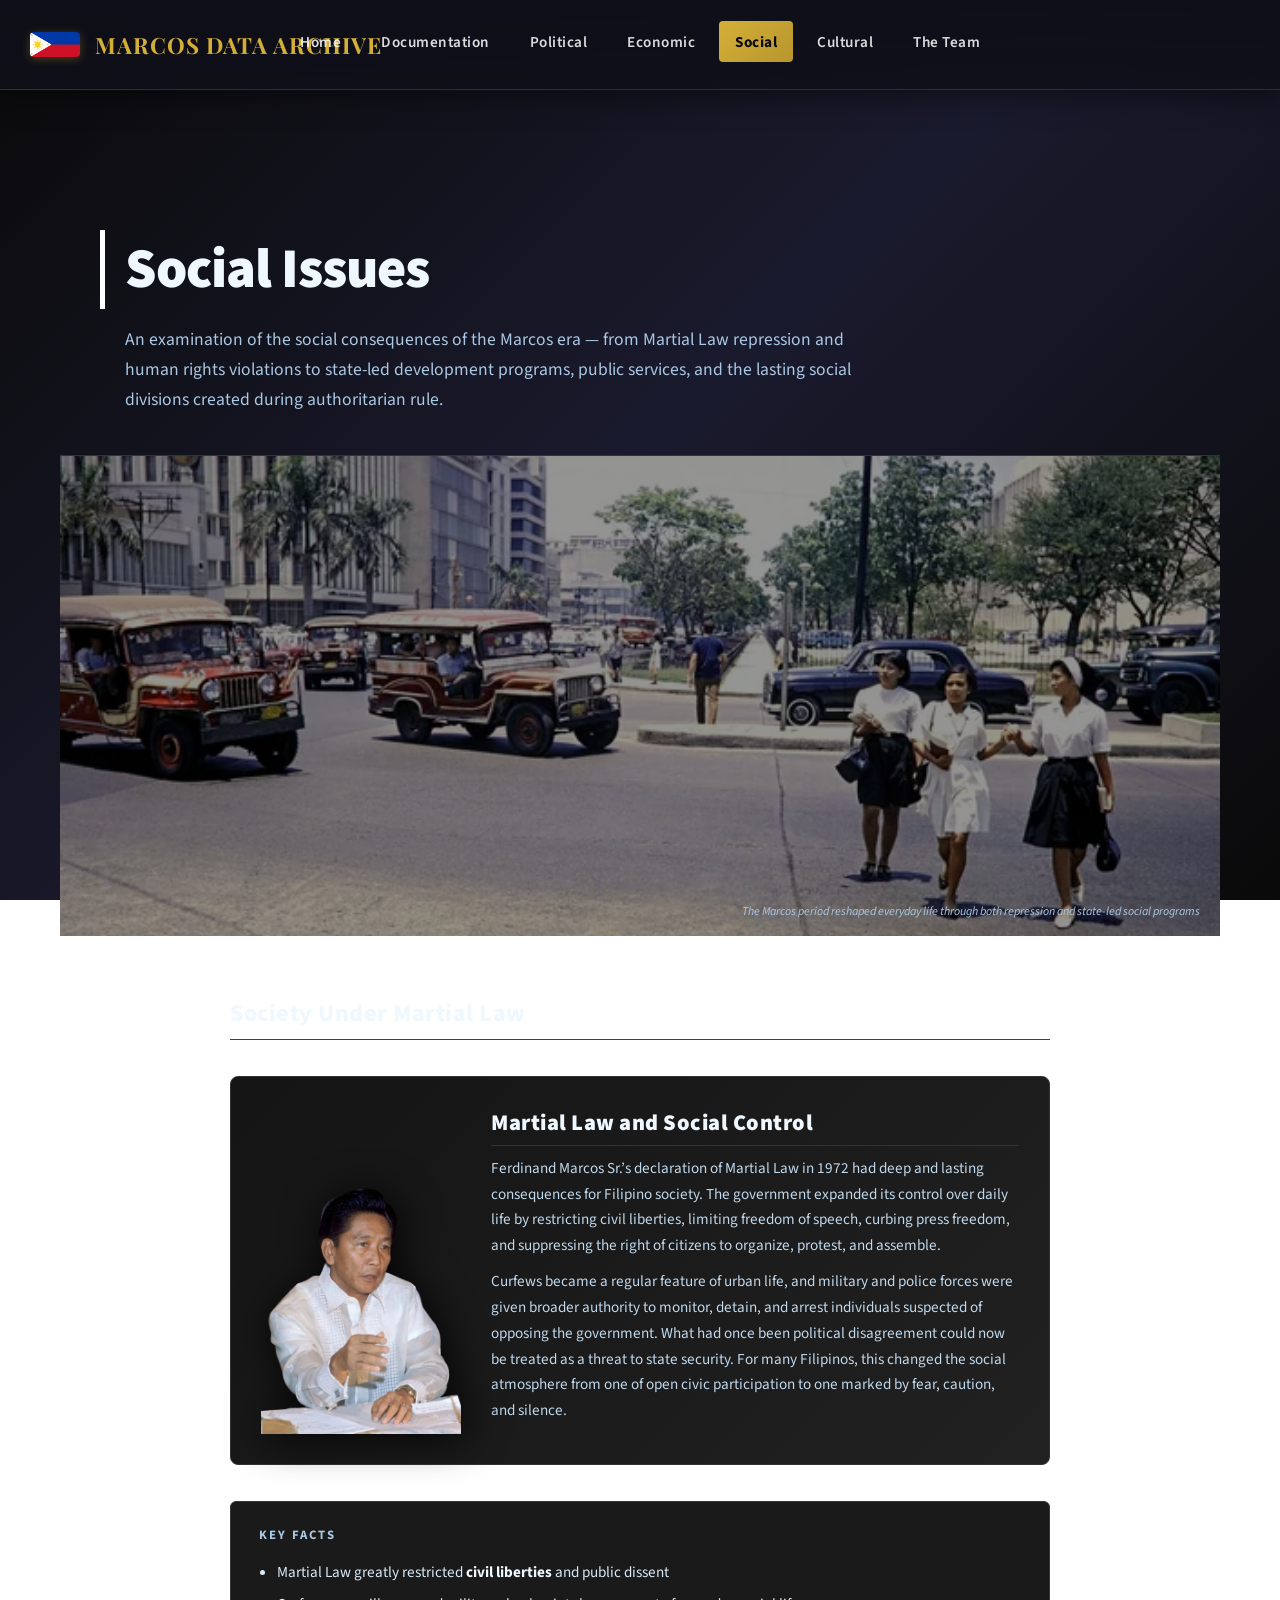
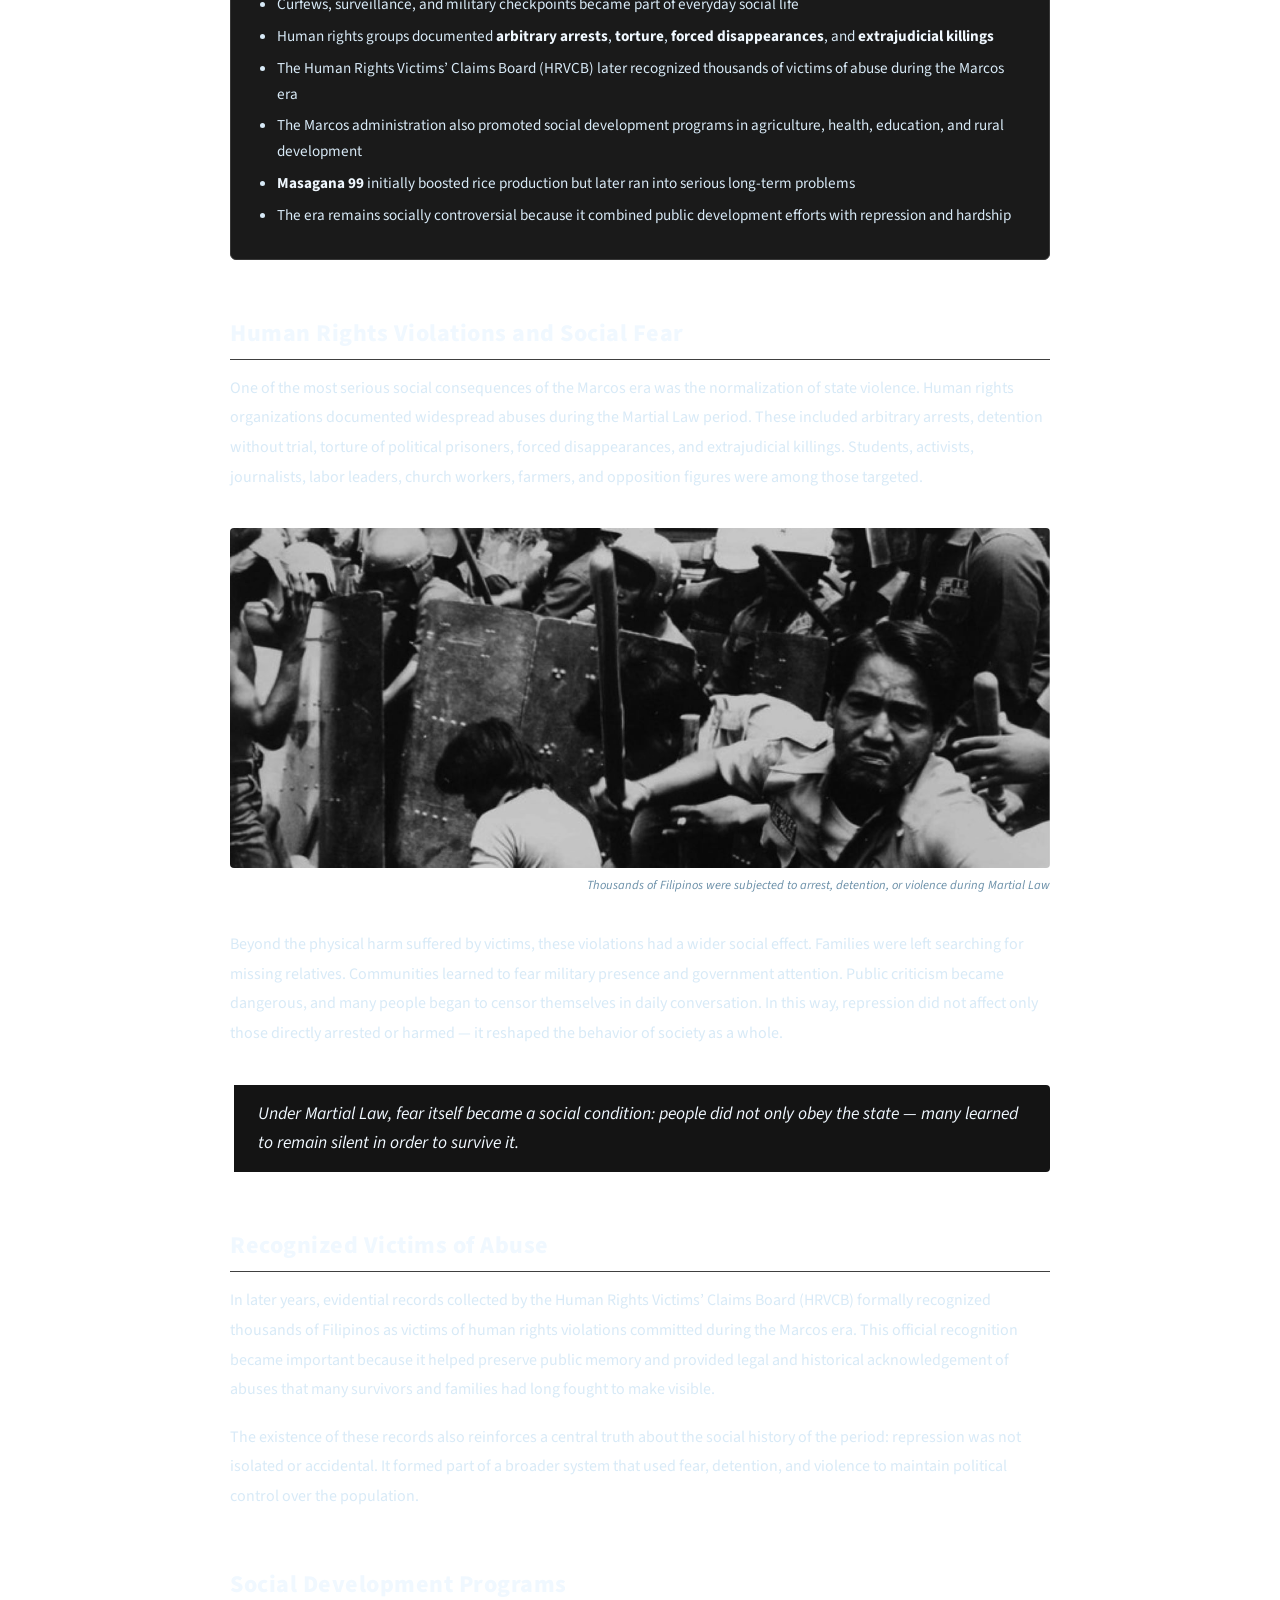
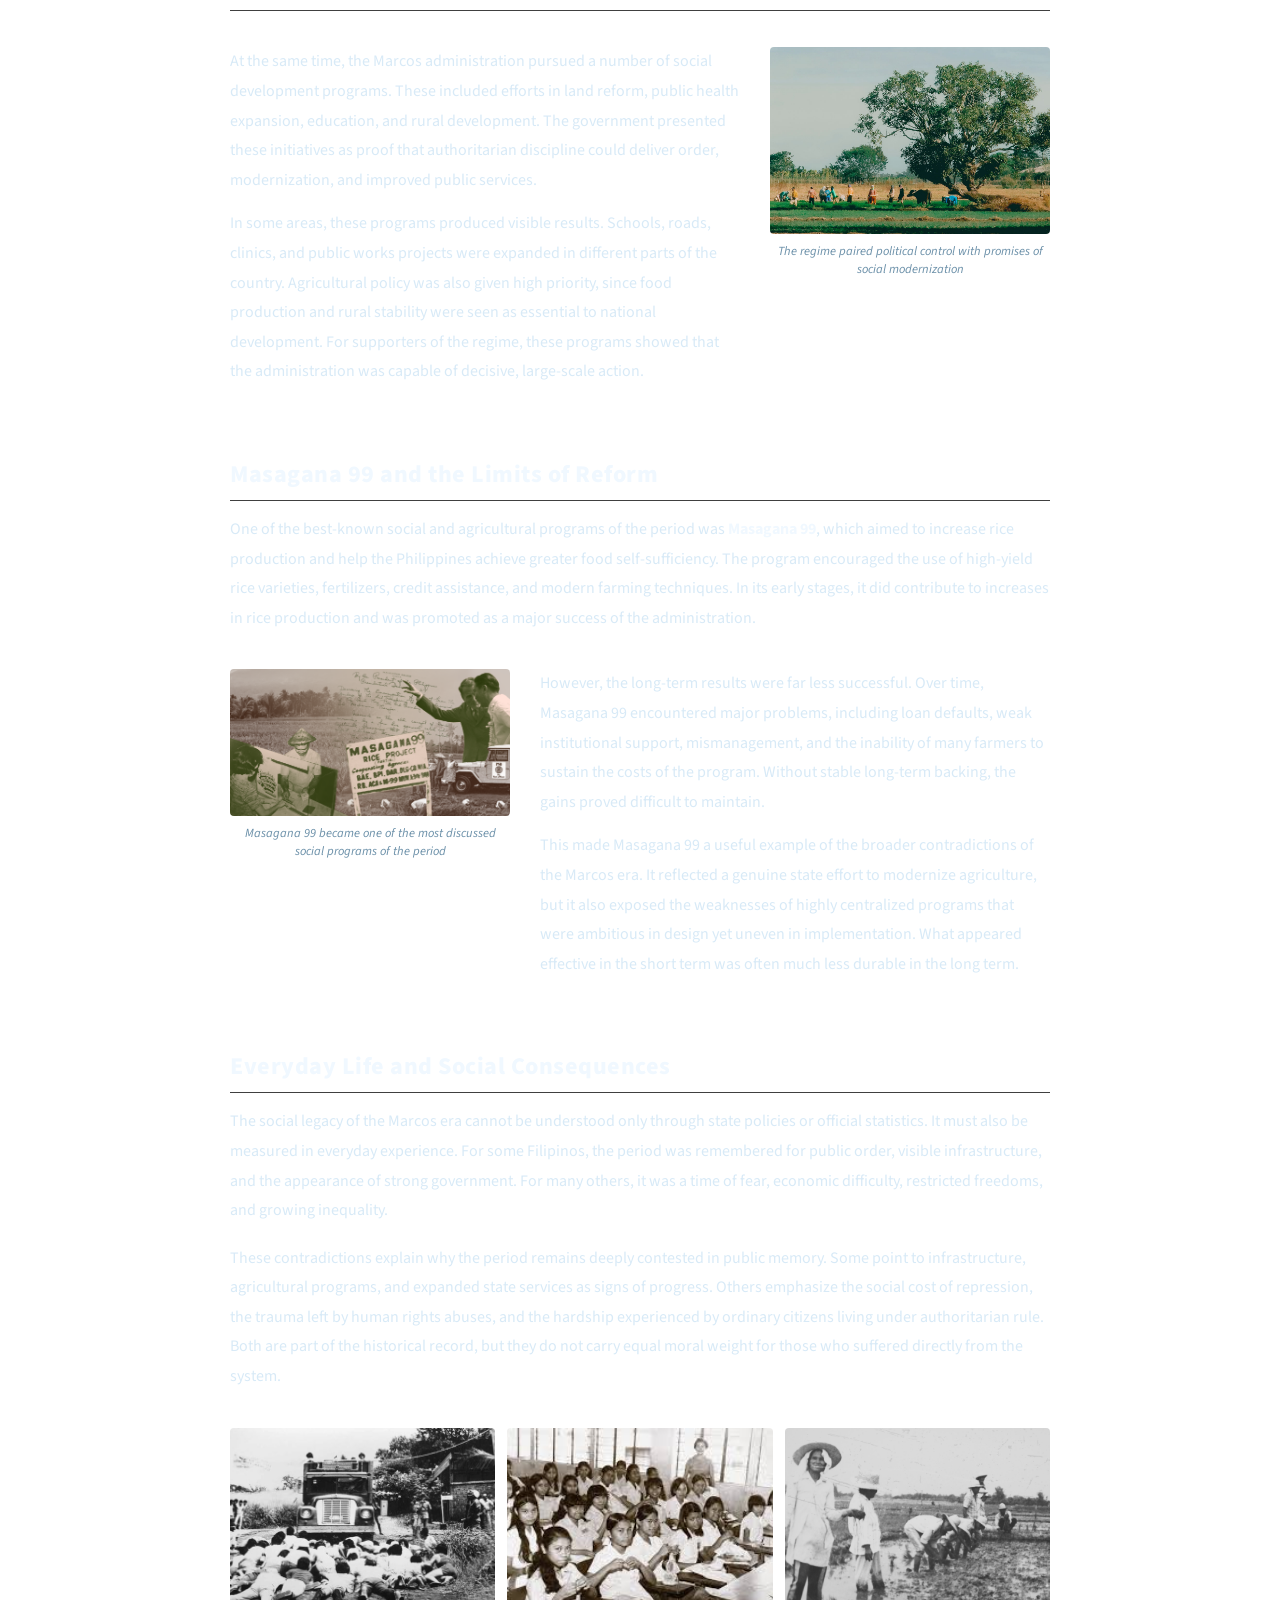
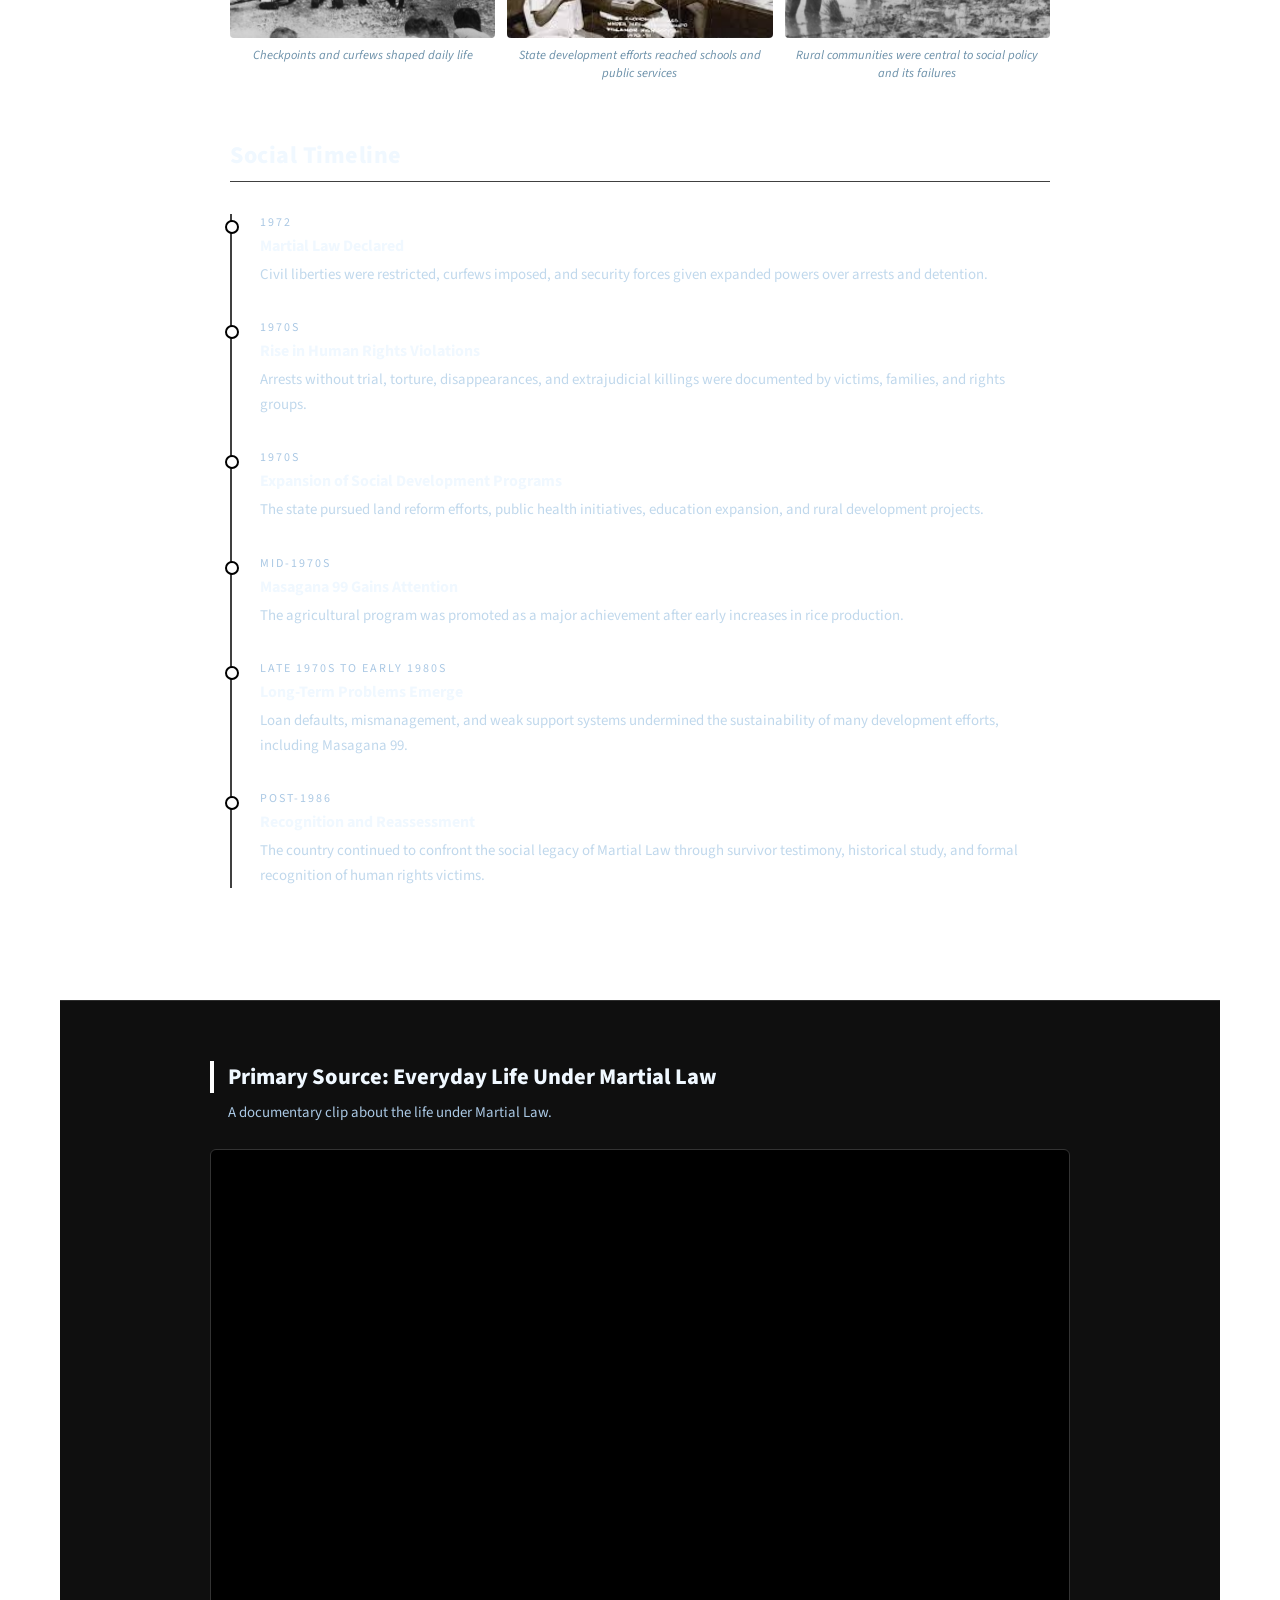
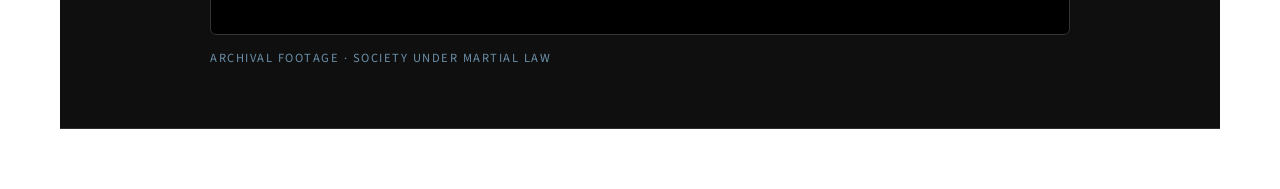
==== commit 3b140cbb: "Made the page use YT instead of a downloaded file for the video" ====
--- a/Social.html
+++ b/Social.html
@@ -275,9 +275,15 @@
                         A documentary clip about the life under Martial Law.
                     </p>
                     <div class="video-wrapper">
-                        <video controls style="width:100%; height: 100%;">
-                            <source src="Videos/lifeundermartiallaw.mp4" type="video/mp4">
-                        </video>
+                        <iframe 
+                            width="100%" 
+                            height="100%" 
+                            src="https://www.youtube.com/embed/YilnKzA8DCs" 
+                            title="Life under Martial Law" 
+                            frameborder="0" 
+                            allow="accelerometer; autoplay; clipboard-write; encrypted-media; gyroscope; picture-in-picture" 
+                            allowfullscreen>
+                        </iframe>
                     </div>
                     <span class="video-label">Archival footage · Society under Martial Law</span>
                 </div>
@@ -285,14 +291,5 @@
 
         </div>
     </div>
-
-    <script>
-        const iframe = document.getElementById('social-video');
-        const placeholder = document.getElementById('video-placeholder');
-        if (iframe && iframe.src && iframe.src !== window.location.href) {
-            placeholder.style.display = 'none';
-        }
-    </script>
-    <script src="script.js" defer></script>
 </body>
-</html>+</html>
